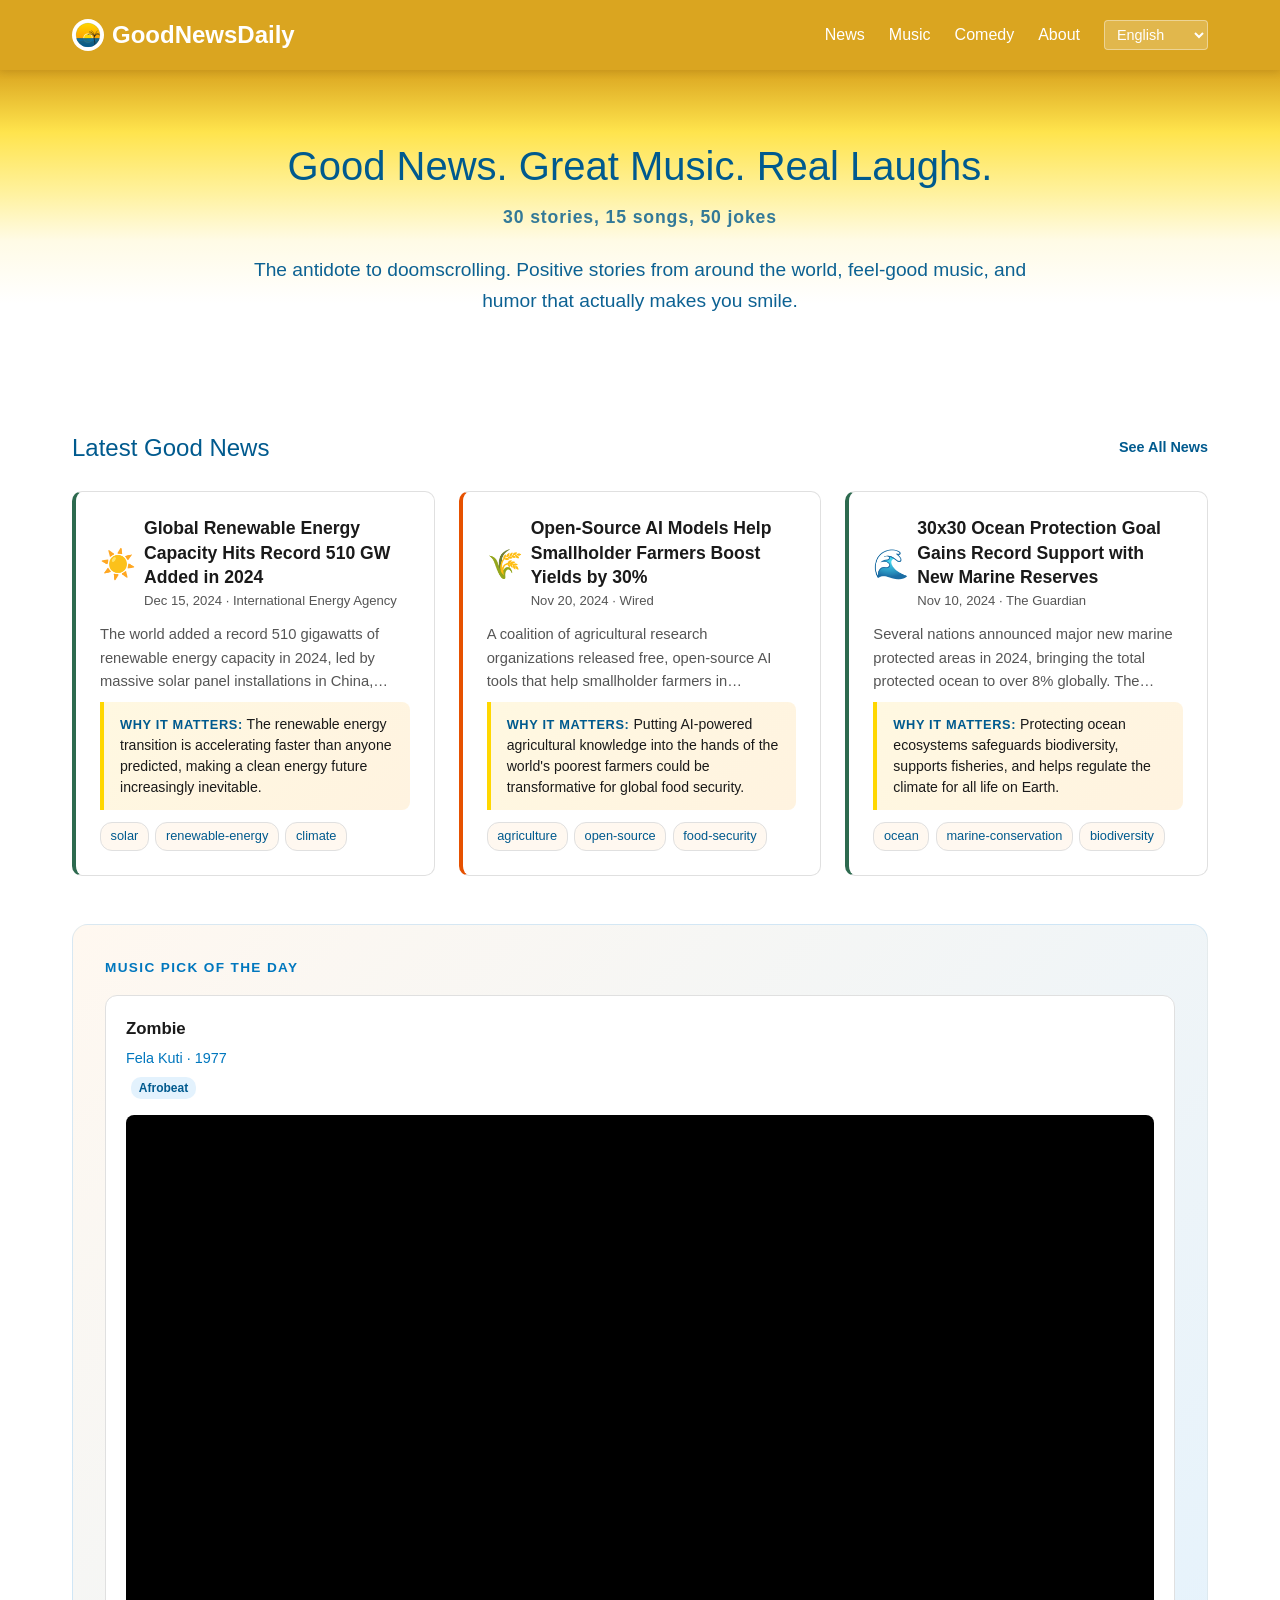
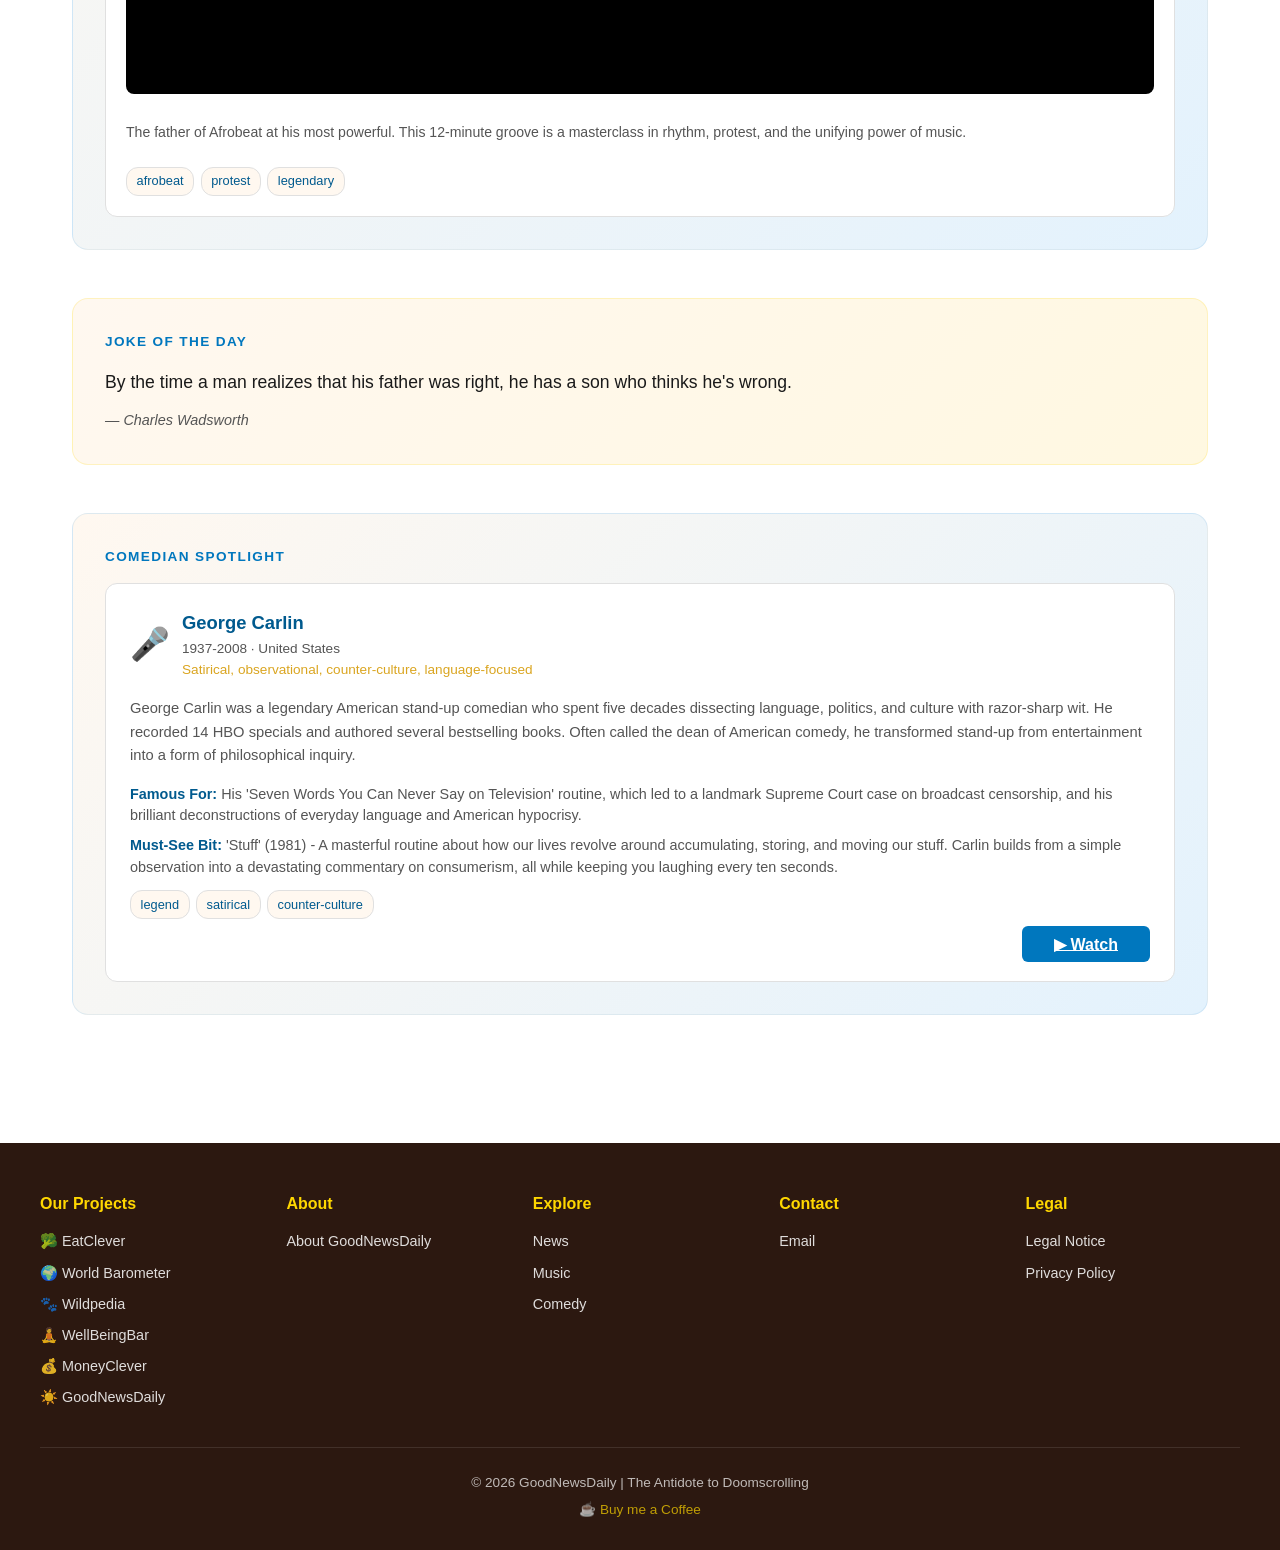
==== index.html @ 983ddc3c "Hide scrollbar, add scroll-to-top arrow button on all pages Co-Authored-By: Claude Opus 4.6 <noreply" ====
<!DOCTYPE html>
<html lang="en">
<head>
    <meta charset="UTF-8">
    <meta name="viewport" content="width=device-width, initial-scale=1.0">
    <title>GoodNewsDaily — Good News. Great Music. Real Laughs.</title>
    <meta name="description" content="The antidote to doomscrolling. Positive stories from around the world, feel-good music, and humor that actually makes you smile.">
    <meta property="og:title" content="GoodNewsDaily — Good News. Great Music. Real Laughs.">
    <meta property="og:description" content="The antidote to doomscrolling. Positive stories from around the world, feel-good music, and humor that actually makes you smile.">
    <meta property="og:type" content="website">
    <link rel="stylesheet" href="css/main.css">
    <link rel="icon" href="img/favicon.svg" type="image/svg+xml">
</head>
<body>
    <header class="header">
        <div class="header-content">
            <a href="index.html" class="logo">
                <img src="img/favicon.svg" alt="" class="logo-icon">
                <span data-i18n="site.title">GoodNewsDaily</span>
            </a>
            <button class="hamburger" aria-label="Menu">&#9776;</button>
            <nav class="nav">
                <a href="news.html" data-i18n="nav.news">News</a>
                <a href="music.html" data-i18n="nav.music">Music</a>
                <a href="comedy.html" data-i18n="nav.comedy">Comedy</a>
                <a href="about.html" data-i18n="nav.about">About</a>
                <div id="lang-switcher"></div>
            </nav>
        </div>
    </header>

    <section class="hero">
        <h1 data-i18n="hero.title">Good News. Great Music. Real Laughs.</h1>
        <p class="hero-stats" id="hero-stats"></p>
        <p data-i18n="hero.subtitle">The antidote to doomscrolling. Positive stories from around the world, feel-good music, and humor that actually makes you smile.</p>
    </section>

    <div class="container">
        <section class="home-section">
            <div class="home-section-header">
                <h2 data-i18n="index.latest_news">Latest Good News</h2>
                <a href="news.html" data-i18n="index.see_all_news">See All News &rarr;</a>
            </div>
            <div class="cards-grid grid-3" id="latest-news-cards"></div>
        </section>

        <section class="home-section" id="music-pick-box"></section>

        <section class="home-section" id="joke-of-day-box"></section>

        <section class="home-section" id="comedian-spotlight-box"></section>
    </div>

    <footer class="footer">
        <div class="footer-content">
            <div class="footer-section">
                <h3 data-i18n="footer.projects">Our Projects</h3>
                <ul>
                    <li><a href="https://eatclever.github.io" target="_blank">&#x1F966; EatClever</a></li>
                    <li><a href="https://world-bar.github.io" target="_blank">&#x1F30D; World Barometer</a></li>
                    <li><a href="https://wildpedia.github.io" target="_blank">&#x1F43E; Wildpedia</a></li>
                    <li><a href="https://wellbeingbar.github.io" target="_blank">&#x1F9D8; WellBeingBar</a></li>
                    <li><a href="https://moneyclever.github.io" target="_blank">&#x1F4B0; MoneyClever</a></li>
                    <li><a href="https://goodnewsdaily.github.io" target="_blank">&#x2600;&#xFE0F; GoodNewsDaily</a></li>
                </ul>
            </div>
            <div class="footer-section">
                <h3 data-i18n="footer.about">About</h3>
                <ul>
                    <li><a href="about.html" data-i18n="footer.about.project">About GoodNewsDaily</a></li>
                </ul>
            </div>
            <div class="footer-section">
                <h3 data-i18n="footer.explore">Explore</h3>
                <ul>
                    <li><a href="news.html" data-i18n="nav.news">News</a></li>
                    <li><a href="music.html" data-i18n="nav.music">Music</a></li>
                    <li><a href="comedy.html" data-i18n="nav.comedy">Comedy</a></li>
                </ul>
            </div>
            <div class="footer-section">
                <h3 data-i18n="footer.contact">Contact</h3>
                <p><a href="mailto:globaldata9@protonmail.com" data-i18n="footer.email">Email</a></p>
            </div>
            <div class="footer-section">
                <h3 data-i18n="footer.legal">Legal</h3>
                <ul>
                    <li><a href="impressum.html" data-i18n="footer.legal.impressum">Legal Notice</a></li>
                    <li><a href="privacy.html" data-i18n="footer.legal.privacy">Privacy Policy</a></li>
                </ul>
            </div>
        </div>
        <div class="footer-bottom">
            <p data-i18n="footer.copyright">&copy; 2026 GoodNewsDaily | The Antidote to Doomscrolling</p>
            <p class="visitor-counter" id="visitor-counter"></p>
            <p class="bmc-link"><a href="https://buymeacoffee.com/civicdata47" target="_blank" rel="noopener">&#9749; Buy me a Coffee</a></p>
        </div>
    </footer>

    <script src="js/data.js"></script>
    <script src="js/i18n.js"></script>
    <script src="js/app.js"></script>
    <script data-goatcounter="https://goodnewsdaily.goatcounter.com/count"
            async src="//gc.zgo.at/count.js"></script>
    <script>
    document.querySelector('.hamburger').addEventListener('click', () => {
        document.querySelector('.nav').classList.toggle('open');
    });
    </script>
<button class="scroll-top-btn" id="scroll-top-btn" aria-label="Scroll to top">&#x2191;</button>
<script>
const stb=document.getElementById("scroll-top-btn");
window.addEventListener("scroll",()=>{stb.classList.toggle("visible",window.scrollY>300)});
stb.addEventListener("click",()=>window.scrollTo({top:0,behavior:"smooth"}));
</script>
</body>
</html>
---- css/main.css ----
/* ==========================================================================
   GoodNewsDaily - Positive News, Music & Comedy Platform
   Sunrise Coral + Sky Blue + Gold theme with shared layout system
   ========================================================================== */

/* --------------------------------------------------------------------------
   1. CSS RESET & CUSTOM PROPERTIES (VARIABLES)
   -------------------------------------------------------------------------- */
* {
    margin: 0;
    padding: 0;
    box-sizing: border-box;
}

:root {
    --gnd-primary: #DAA520;
    --gnd-dark: #B8860B;
    --gnd-light: #E8C547;
    --gnd-secondary: #0077BE;
    --gnd-secondary-dark: #005A8E;
    --gnd-accent: #FFD700;
    --gnd-bg: #FFF8F0;
    --text-dark: #1a1a1a;
    --text-gray: #555;
    --white: #ffffff;
    --border-gray: #e0e0e0;
    --hover-tint: #FFFDE6;
    --header-h: 56px;

    /* Category colors */
    --cat-peace: #2E7D32;
    --cat-science: #1565C0;
    --cat-environment: #2D6A4F;
    --cat-kindness: #C62828;
    --cat-health: #6A1B9A;
    --cat-technology: #E65100;
}

body {
    font-family: 'Segoe UI', 'Open Sans', 'Roboto', Arial, sans-serif;
    line-height: 1.6;
    color: var(--text-dark);
    background: var(--white);
    scrollbar-width: none;
}
body::-webkit-scrollbar {
    display: none;
}

/* ==========================================================================
   2. HEADER
   ========================================================================== */
.header {
    background: var(--gnd-primary);
    color: var(--white);
    padding: 1rem 0;
    box-shadow: 0 2px 8px rgba(0,0,0,0.1);
    position: sticky;
    top: 0;
    z-index: 1000;
}

.header-content {
    max-width: 1200px;
    margin: 0 auto;
    padding: 0 2rem;
    display: flex;
    justify-content: space-between;
    align-items: center;
}

.logo {
    font-size: 1.5rem;
    font-weight: 600;
    text-decoration: none;
    color: var(--white);
    display: flex;
    align-items: center;
    gap: 0.5rem;
    margin-right: 2rem;
}

.logo-icon {
    width: 32px;
    height: 32px;
    flex-shrink: 0;
    background: var(--white);
    border-radius: 50%;
    padding: 3px;
}

.nav {
    display: flex;
    gap: 1.5rem;
    align-items: center;
}

.nav a {
    color: var(--white);
    text-decoration: none;
    font-weight: 500;
    transition: opacity 0.3s;
}

.nav a:hover {
    opacity: 0.8;
}

.nav a.active {
    border-bottom: 2px solid var(--gnd-accent);
    padding-bottom: 2px;
}

/* Language Switcher */
.lang-select {
    background: rgba(255,255,255,0.2);
    color: var(--white);
    border: 1px solid rgba(255,255,255,0.4);
    padding: 0.3rem 0.5rem;
    border-radius: 4px;
    font-size: 0.9rem;
    cursor: pointer;
    outline: none;
}

.lang-select option {
    background: var(--white);
    color: var(--text-dark);
}

/* Mobile hamburger */
.hamburger {
    display: none;
    background: none;
    border: none;
    color: var(--white);
    font-size: 1.5rem;
    cursor: pointer;
    padding: 0.25rem;
}

/* ==========================================================================
   3. HERO SECTION (Sunrise Gradient)
   ========================================================================== */
.hero {
    background: linear-gradient(to bottom, var(--gnd-primary) 0%, #FFE44D 20%, #FFF2A0 40%, #FFFBE6 55%, #ffffff 75%);
    color: var(--gnd-secondary-dark);
    padding: 4rem 2rem;
    text-align: center;
    position: relative;
    overflow: hidden;
}

.hero::before {
    display: none;
}

.hero h1 {
    font-size: 2.5rem;
    margin-bottom: 0.3rem;
    font-weight: 300;
    position: relative;
}

.hero p {
    font-size: 1.2rem;
    max-width: 800px;
    margin: 0 auto;
    opacity: 0.95;
    position: relative;
}

.hero p.hero-stats {
    margin: 0 auto 1.5rem;
    font-size: 1.1rem;
    font-weight: 600;
    letter-spacing: 0.05em;
    opacity: 0.8;
}

.hero-date {
    font-size: 0.95rem;
    opacity: 0.8;
    margin-top: 0.5rem;
    position: relative;
}

/* ==========================================================================
   4. CONTAINER & SECTION
   ========================================================================== */
.container {
    max-width: 1200px;
    margin: 0 auto;
    padding: 3rem 2rem;
}

.section {
    margin-bottom: 2rem;
}

.section-title {
    font-size: 2rem;
    font-weight: 400;
    margin-bottom: 0.5rem;
    color: var(--gnd-secondary-dark);
}

.section-subtitle {
    color: var(--text-gray);
    margin-bottom: 2rem;
    font-size: 1.1rem;
}

/* ==========================================================================
   5. CARDS GRID
   ========================================================================== */
.cards-grid {
    display: grid;
    grid-template-columns: repeat(auto-fit, minmax(300px, 1fr));
    gap: 1.5rem;
    margin-top: 1.5rem;
}

.grid-2 {
    grid-template-columns: repeat(2, 1fr);
}

.grid-3 {
    grid-template-columns: repeat(3, 1fr);
}

.grid-4 {
    grid-template-columns: repeat(4, 1fr);
}

/* ==========================================================================
   6. CARD BASE STYLES
   ========================================================================== */
.card {
    background: var(--white);
    border: 1px solid var(--border-gray);
    border-left: 3px solid var(--gnd-primary);
    padding: 1.25rem;
    border-radius: 6px;
    transition: box-shadow 0.3s, transform 0.2s, background 0.3s;
    display: block;
}

.card:hover {
    box-shadow: 0 4px 16px rgba(255,107,53,0.12);
    transform: translateY(-2px);
    background: linear-gradient(135deg, var(--white) 0%, var(--hover-tint) 100%);
}

a.card {
    text-decoration: none;
    color: inherit;
}

.card-content {
    flex: 1;
}

.card-icon {
    font-size: 1.5rem;
    margin-bottom: 0;
    display: inline-block;
    vertical-align: middle;
    margin-right: 0.5rem;
}

.card-title {
    font-size: 1rem;
    font-weight: 600;
    margin-bottom: 0.35rem;
    color: var(--gnd-secondary-dark);
    display: inline;
    vertical-align: middle;
}

.card-description {
    color: var(--text-gray);
    font-size: 0.88rem;
    display: -webkit-box;
    -webkit-line-clamp: 2;
    -webkit-box-orient: vertical;
    overflow: hidden;
    line-height: 1.5;
    margin-top: 0.3rem;
}

.card-link {
    display: block;
    margin-top: 0.5rem;
    font-weight: 600;
    font-size: 0.85rem;
    color: var(--gnd-primary);
}

/* ==========================================================================
   7. NEWS CARDS
   ========================================================================== */
.news-card {
    display: flex;
    flex-direction: column;
    gap: 0.5rem;
    padding: 1.5rem;
    border-radius: 10px;
}

.news-card-header {
    display: flex;
    align-items: center;
    gap: 0.5rem;
    margin-bottom: 0.25rem;
}

.news-card-category {
    padding: 0.15rem 0.6rem;
    border-radius: 12px;
    color: var(--white);
    font-size: 0.75rem;
    font-weight: 600;
    white-space: nowrap;
}

/* Category color classes */
.cat-peace { background: var(--cat-peace); }
.cat-science { background: var(--cat-science); }
.cat-environment { background: var(--cat-environment); }
.cat-kindness { background: var(--cat-kindness); }
.cat-health { background: var(--cat-health); }
.cat-technology { background: var(--cat-technology); }

/* Category border accents for cards */
.card[data-category="peace"] { border-left-color: var(--cat-peace); }
.card[data-category="science"] { border-left-color: var(--cat-science); }
.card[data-category="environment"] { border-left-color: var(--cat-environment); }
.card[data-category="kindness"] { border-left-color: var(--cat-kindness); }
.card[data-category="health"] { border-left-color: var(--cat-health); }
.card[data-category="technology"] { border-left-color: var(--cat-technology); }

.news-card-title {
    font-size: 1.1rem;
    font-weight: 600;
    color: var(--text-dark);
    line-height: 1.4;
}

.news-card-meta {
    display: flex;
    align-items: center;
    gap: 0.75rem;
    font-size: 0.82rem;
    color: var(--text-gray);
    flex-wrap: wrap;
}

.news-card-date {
    white-space: nowrap;
}

.news-card-source {
    font-weight: 500;
    color: var(--gnd-secondary);
}

.news-card-summary {
    font-size: 0.92rem;
    color: var(--text-gray);
    line-height: 1.6;
    display: -webkit-box;
    -webkit-line-clamp: 3;
    -webkit-box-orient: vertical;
    overflow: hidden;
}

/* "Why It Matters" highlight box */
.news-why-it-matters {
    background: linear-gradient(135deg, #FFF8E1 0%, #FFF3E0 100%);
    border-left: 4px solid var(--gnd-accent);
    border-radius: 0 8px 8px 0;
    padding: 0.75rem 1rem;
    margin-top: 0.5rem;
    font-size: 0.88rem;
    line-height: 1.5;
}

.news-why-it-matters strong {
    color: var(--gnd-secondary-dark);
    font-size: 0.8rem;
    text-transform: uppercase;
    letter-spacing: 0.05em;
    display: block;
    margin-bottom: 0.2rem;
}

.news-card-read-more {
    display: inline-block;
    margin-top: 0.5rem;
    font-weight: 600;
    font-size: 0.85rem;
    color: var(--gnd-primary);
    text-decoration: none;
    transition: color 0.2s;
}

.news-card-read-more:hover {
    color: var(--gnd-secondary-dark);
    text-decoration: underline;
}

/* News card image placeholder */
.news-card-image {
    width: 100%;
    height: 160px;
    background: var(--gnd-bg);
    border-radius: 6px;
    overflow: hidden;
    margin-bottom: 0.5rem;
}

.news-card-image img {
    width: 100%;
    height: 100%;
    object-fit: cover;
}

/* ==========================================================================
   8. FILTER BUTTONS
   ========================================================================== */
.filter-bar {
    display: flex;
    gap: 0.5rem;
    flex-wrap: wrap;
    margin-bottom: 1.5rem;
}

.filter-btn {
    padding: 0.4rem 1rem;
    border: 2px solid var(--border-gray);
    border-radius: 20px;
    background: var(--white);
    color: var(--text-dark);
    font-size: 0.88rem;
    font-weight: 500;
    cursor: pointer;
    transition: all 0.2s;
}

.filter-btn:hover {
    border-color: var(--gnd-primary);
    background: var(--hover-tint);
}

.filter-btn.active {
    background: var(--gnd-primary);
    color: var(--white);
    border-color: var(--gnd-primary);
}

/* Category-colored active filters */
.filter-btn[data-category="peace"].active { background: var(--cat-peace); border-color: var(--cat-peace); }
.filter-btn[data-category="science"].active { background: var(--cat-science); border-color: var(--cat-science); }
.filter-btn[data-category="environment"].active { background: var(--cat-environment); border-color: var(--cat-environment); }
.filter-btn[data-category="kindness"].active { background: var(--cat-kindness); border-color: var(--cat-kindness); }
.filter-btn[data-category="health"].active { background: var(--cat-health); border-color: var(--cat-health); }
.filter-btn[data-category="technology"].active { background: var(--cat-technology); border-color: var(--cat-technology); }

/* ==========================================================================
   9. MUSIC CARDS & YOUTUBE EMBED
   ========================================================================== */
.music-card {
    display: flex;
    flex-direction: column;
    gap: 0.5rem;
    padding: 0;
    border-radius: 10px;
    overflow: hidden;
}

.music-card .card-content {
    padding: 1rem 1.25rem 1.25rem;
}

/* YouTube embed container (16:9 responsive) */
.youtube-embed {
    position: relative;
    width: 100%;
    padding-bottom: 56.25%;
    height: 0;
    overflow: hidden;
    background: #000;
}

.youtube-embed iframe {
    position: absolute;
    top: 0;
    left: 0;
    width: 100%;
    height: 100%;
    border: 0;
}

/* YouTube placeholder (before loading) */
.youtube-placeholder {
    position: relative;
    width: 100%;
    padding-bottom: 56.25%;
    height: 0;
    overflow: hidden;
    background: linear-gradient(135deg, #1a1a2e 0%, #16213e 100%);
    cursor: pointer;
}

.youtube-placeholder::after {
    content: '\25B6';
    position: absolute;
    top: 50%;
    left: 50%;
    transform: translate(-50%, -50%);
    width: 60px;
    height: 42px;
    background: rgba(255,0,0,0.85);
    border-radius: 10px;
    display: flex;
    align-items: center;
    justify-content: center;
    color: var(--white);
    font-size: 1.2rem;
    padding-left: 3px;
    line-height: 42px;
    text-align: center;
    transition: background 0.2s;
}

.youtube-placeholder:hover::after {
    background: rgba(255,0,0,1);
}

.youtube-placeholder img {
    position: absolute;
    top: 0;
    left: 0;
    width: 100%;
    height: 100%;
    object-fit: cover;
    opacity: 0.7;
}

.music-card-title {
    font-size: 1.05rem;
    font-weight: 600;
    color: var(--text-dark);
    margin-bottom: 0.25rem;
}

.music-card-artist {
    font-size: 0.9rem;
    color: var(--gnd-secondary);
    font-weight: 500;
    margin-bottom: 0.25rem;
}

.music-card-region {
    display: inline-block;
    padding: 0.1rem 0.5rem;
    border-radius: 10px;
    font-size: 0.75rem;
    font-weight: 600;
    background: var(--gnd-bg);
    color: var(--gnd-secondary-dark);
}

.music-card-genre {
    display: inline-block;
    padding: 0.1rem 0.5rem;
    border-radius: 10px;
    font-size: 0.75rem;
    font-weight: 600;
    background: #E3F2FD;
    color: var(--gnd-secondary-dark);
    margin-left: 0.3rem;
}

.music-card-description {
    font-size: 0.88rem;
    color: var(--text-gray);
    line-height: 1.5;
    margin-top: 0.5rem;
}

/* Music pick of the day (homepage) */
.music-pick {
    background: linear-gradient(135deg, var(--gnd-bg) 0%, #E3F2FD 100%);
    border-radius: 16px;
    padding: 2rem;
    margin-bottom: 2rem;
    border: 1px solid rgba(0,119,190,0.1);
    display: grid;
    grid-template-columns: 1fr 1fr;
    gap: 2rem;
    align-items: center;
}

.music-pick-info {
    display: flex;
    flex-direction: column;
    gap: 0.5rem;
}

.music-pick-label {
    font-size: 0.85rem;
    text-transform: uppercase;
    letter-spacing: 0.1em;
    color: var(--gnd-secondary);
    font-weight: 600;
}

.music-pick-title {
    font-size: 1.4rem;
    font-weight: 600;
    color: var(--text-dark);
}

.music-pick-artist {
    font-size: 1.05rem;
    color: var(--gnd-secondary);
}

.music-pick-embed {
    border-radius: 10px;
    overflow: hidden;
}

/* ==========================================================================
   10. COMEDIAN PROFILE CARDS
   ========================================================================== */
.comedian-grid {
    display: grid;
    grid-template-columns: repeat(auto-fit, minmax(300px, 1fr));
    gap: 1.5rem;
}

.comedian-card {
    background: var(--white);
    border: 1px solid var(--border-gray);
    border-radius: 12px;
    padding: 1.5rem;
    transition: box-shadow 0.3s, transform 0.2s;
}

.comedian-card:hover {
    box-shadow: 0 4px 16px rgba(255,107,53,0.12);
    transform: translateY(-2px);
}

.comedian-header {
    display: flex;
    align-items: center;
    gap: 0.75rem;
    margin-bottom: 1rem;
}

.comedian-avatar {
    width: 56px;
    height: 56px;
    border-radius: 50%;
    background: var(--gnd-bg);
    display: flex;
    align-items: center;
    justify-content: center;
    font-size: 2rem;
    flex-shrink: 0;
    overflow: hidden;
}

.comedian-avatar img {
    width: 100%;
    height: 100%;
    object-fit: cover;
}

.comedian-name {
    font-size: 1.15rem;
    font-weight: 600;
    color: var(--gnd-secondary-dark);
}

.comedian-country {
    font-size: 0.85rem;
    color: var(--text-gray);
}

.comedian-style {
    font-size: 0.85rem;
    color: var(--gnd-primary);
    font-weight: 500;
}

.comedian-bio {
    font-size: 0.92rem;
    color: var(--text-gray);
    line-height: 1.6;
    margin-bottom: 1rem;
    display: -webkit-box;
    -webkit-line-clamp: 3;
    -webkit-box-orient: vertical;
    overflow: hidden;
}

.comedian-quote {
    font-style: italic;
    padding: 0.75rem 1rem;
    background: var(--gnd-bg);
    border-left: 3px solid var(--gnd-accent);
    border-radius: 0 8px 8px 0;
    margin-bottom: 1rem;
    font-size: 0.95rem;
}

.comedian-tags {
    display: flex;
    gap: 0.4rem;
    flex-wrap: wrap;
}

.comedian-tag {
    display: inline-block;
    padding: 0.15rem 0.55rem;
    border-radius: 12px;
    font-size: 0.75rem;
    font-weight: 500;
    background: var(--gnd-bg);
    color: var(--gnd-secondary-dark);
    border: 1px solid var(--border-gray);
}

/* ==========================================================================
   11. JOKE CARDS & RANDOM JOKE BUTTON
   ========================================================================== */
.joke-card {
    background: var(--white);
    border: 1px solid var(--border-gray);
    border-radius: 12px;
    padding: 1.5rem;
    transition: box-shadow 0.3s, transform 0.2s;
    position: relative;
}

.joke-card:hover {
    box-shadow: 0 4px 16px rgba(255,107,53,0.12);
    transform: translateY(-2px);
}

.joke-card-icon {
    font-size: 2rem;
    margin-bottom: 0.5rem;
}

.joke-card-setup {
    font-size: 1.05rem;
    font-weight: 500;
    color: var(--text-dark);
    margin-bottom: 0.75rem;
    line-height: 1.5;
}

.joke-card-punchline {
    font-size: 1rem;
    color: var(--gnd-secondary-dark);
    font-weight: 600;
    padding: 0.75rem 1rem;
    background: linear-gradient(135deg, #FFF8E1 0%, var(--gnd-bg) 100%);
    border-radius: 8px;
    border-left: 3px solid var(--gnd-accent);
    line-height: 1.5;
    cursor: pointer;
    transition: opacity 0.3s;
}

.joke-card-punchline.hidden {
    opacity: 0;
    user-select: none;
}

.joke-card-punchline.hidden::after {
    content: attr(data-reveal-text);
    position: absolute;
    left: 0;
    right: 0;
    text-align: center;
    opacity: 1;
    color: var(--gnd-primary);
    font-weight: 600;
    font-size: 0.9rem;
    cursor: pointer;
}

.joke-card-meta {
    display: flex;
    align-items: center;
    gap: 0.5rem;
    margin-top: 0.75rem;
    font-size: 0.82rem;
    color: var(--text-gray);
}

.joke-card-comedian {
    font-weight: 500;
    color: var(--gnd-secondary);
}

.joke-card-type {
    display: inline-block;
    padding: 0.1rem 0.5rem;
    border-radius: 10px;
    font-size: 0.72rem;
    font-weight: 600;
    background: var(--gnd-bg);
    color: var(--gnd-secondary-dark);
}

/* Joke of the Day (homepage) */
.joke-of-day {
    background: linear-gradient(135deg, var(--gnd-bg) 0%, #FFF8E1 100%);
    border-radius: 16px;
    padding: 2rem;
    margin-bottom: 2rem;
    border: 1px solid rgba(255,215,0,0.2);
    text-align: center;
}

.joke-of-day-label {
    font-size: 0.85rem;
    text-transform: uppercase;
    letter-spacing: 0.1em;
    color: var(--gnd-secondary-dark);
    font-weight: 600;
    margin-bottom: 0.75rem;
}

.joke-of-day-setup {
    font-size: 1.2rem;
    font-weight: 400;
    margin-bottom: 1rem;
    line-height: 1.5;
}

.joke-of-day-punchline {
    font-size: 1.15rem;
    font-weight: 600;
    color: var(--gnd-secondary-dark);
    padding: 0.75rem 1.5rem;
    background: var(--white);
    border-radius: 10px;
    display: inline-block;
    box-shadow: 0 2px 8px rgba(255,107,53,0.1);
}

.joke-of-day-comedian {
    margin-top: 0.75rem;
    font-size: 0.9rem;
    color: var(--text-gray);
}

/* Random Joke Button */
.random-joke-btn {
    display: inline-flex;
    align-items: center;
    gap: 0.5rem;
    padding: 0.75rem 2rem;
    border: none;
    border-radius: 30px;
    background: linear-gradient(135deg, var(--gnd-primary) 0%, var(--gnd-light) 100%);
    color: var(--white);
    font-size: 1rem;
    font-weight: 600;
    cursor: pointer;
    transition: transform 0.2s, box-shadow 0.2s;
    box-shadow: 0 3px 12px rgba(255,107,53,0.3);
}

.random-joke-btn:hover {
    transform: translateY(-2px);
    box-shadow: 0 5px 20px rgba(255,107,53,0.4);
}

.random-joke-btn:active {
    transform: translateY(0);
}

.random-joke-btn .btn-icon {
    font-size: 1.2rem;
    transition: transform 0.3s;
}

.random-joke-btn:hover .btn-icon {
    transform: rotate(180deg);
}

/* Random joke display area */
.random-joke-display {
    margin-top: 1.5rem;
    padding: 2rem;
    background: var(--white);
    border-radius: 12px;
    border: 2px solid var(--gnd-bg);
    min-height: 120px;
    display: flex;
    flex-direction: column;
    align-items: center;
    justify-content: center;
    transition: opacity 0.3s;
}

.random-joke-display.loading {
    opacity: 0.5;
}

/* ==========================================================================
   12. BUTTONS
   ========================================================================== */
.btn {
    padding: 0.6rem 2rem;
    border: none;
    border-radius: 6px;
    font-size: 1rem;
    font-weight: 600;
    cursor: pointer;
    transition: background 0.2s;
}

.btn-primary {
    background: var(--gnd-primary);
    color: var(--white);
}

.btn-primary:hover {
    background: var(--gnd-dark);
}

.btn-secondary {
    background: var(--gnd-secondary);
    color: var(--white);
}

.btn-secondary:hover {
    background: var(--gnd-secondary-dark);
}

.btn-outline {
    background: var(--white);
    color: var(--gnd-primary);
    border: 2px solid var(--gnd-primary);
}

.btn-outline:hover {
    background: var(--hover-tint);
}

/* ==========================================================================
   13. TAG CHIPS
   ========================================================================== */
.tag {
    display: inline-block;
    padding: 0.2rem 0.6rem;
    border-radius: 12px;
    font-size: 0.8rem;
    background: var(--gnd-bg);
    color: var(--gnd-secondary-dark);
    border: 1px solid var(--border-gray);
}

.category-tag {
    background: var(--gnd-primary);
    color: var(--white);
    border: none;
}

/* ==========================================================================
   14. HOMEPAGE SECTIONS
   ========================================================================== */

/* Featured news strip (horizontal) on homepage */
.featured-news-strip {
    display: flex;
    overflow-x: auto;
    gap: 1.25rem;
    scroll-snap-type: x mandatory;
    -webkit-overflow-scrolling: touch;
    padding-bottom: 0.5rem;
    scroll-behavior: smooth;
}

.featured-news-strip .news-card {
    flex: 0 0 calc((100% - 2 * 1.25rem) / 3);
    scroll-snap-align: start;
}

/* Scroll wrapper (shared) */
.scroll-wrapper {
    position: relative;
}

.scroll-arrow {
    position: absolute;
    top: 50%;
    transform: translateY(-50%);
    width: 36px;
    height: 36px;
    border-radius: 50%;
    border: none;
    background: var(--gnd-primary);
    color: var(--white);
    font-size: 1.1rem;
    cursor: pointer;
    z-index: 10;
    box-shadow: 0 2px 8px rgba(0,0,0,0.2);
    display: flex;
    align-items: center;
    justify-content: center;
    opacity: 0;
    visibility: hidden;
    transition: opacity 0.3s, visibility 0.3s, background 0.2s;
}

.scroll-arrow.visible {
    opacity: 0.85;
    visibility: visible;
}

.scroll-arrow:hover {
    opacity: 1;
    background: var(--gnd-dark);
}

.scroll-arrow-left {
    left: -12px;
}

.scroll-arrow-right {
    right: -12px;
}

/* Homepage section dividers */
.home-section {
    margin-bottom: 3rem;
}

.home-section-header {
    display: flex;
    justify-content: space-between;
    align-items: center;
    margin-bottom: 1rem;
}

.home-section-header h2 {
    font-size: 1.5rem;
    font-weight: 500;
    color: var(--gnd-secondary-dark);
}

.home-section-header a {
    font-size: 0.9rem;
    color: var(--gnd-secondary-dark);
    text-decoration: none;
    font-weight: 600;
    transition: color 0.2s;
}

.home-section-header a:hover {
    color: var(--gnd-secondary-dark);
    text-decoration: underline;
}

/* ==========================================================================
   15. ABOUT / EDITORIAL CONTENT
   ========================================================================== */
.about-box {
    background: linear-gradient(135deg, var(--gnd-bg) 0%, #FFF0E6 100%);
    border-radius: 16px;
    padding: 2rem;
    margin-bottom: 2rem;
    border: 1px solid rgba(255,107,53,0.1);
}

.about-box h2 {
    color: var(--gnd-secondary-dark);
    font-weight: 400;
    margin-bottom: 0.5rem;
}

.about-box p {
    color: var(--text-gray);
    line-height: 1.7;
}

/* Daily Quote */
.daily-quote-box {
    text-align: center;
    padding: 1.5rem 2rem;
    background: var(--gnd-bg);
    border-radius: 12px;
    margin-bottom: 2rem;
    border-left: 4px solid var(--gnd-accent);
}

.daily-quote-text {
    font-size: 1.15rem;
    font-style: italic;
    margin-bottom: 0.5rem;
}

.daily-quote-author {
    font-size: 0.9rem;
    color: var(--text-gray);
}

/* ==========================================================================
   16. SHARE BAR
   ========================================================================== */
.share-bar {
    display: flex;
    gap: 0.5rem;
    margin-top: 2rem;
    padding-top: 1rem;
    border-top: 1px solid var(--border-gray);
    flex-wrap: wrap;
    align-items: center;
}

.share-bar span {
    font-size: 0.9rem;
    color: var(--text-gray);
    margin-right: 0.5rem;
}

.share-btn {
    padding: 0.3rem 0.8rem;
    border: 1px solid var(--border-gray);
    border-radius: 16px;
    background: var(--white);
    color: var(--text-dark);
    font-size: 0.85rem;
    cursor: pointer;
    text-decoration: none;
    transition: background 0.2s;
}

.share-btn:hover {
    background: var(--hover-tint);
}

/* ==========================================================================
   17. SCROLL TO TOP
   ========================================================================== */
.scroll-top-btn {
    position: fixed;
    bottom: 2rem;
    right: 2rem;
    width: 44px;
    height: 44px;
    border-radius: 50%;
    background: var(--gnd-primary);
    color: var(--white);
    border: none;
    font-size: 1.2rem;
    cursor: pointer;
    z-index: 999;
    opacity: 0;
    visibility: hidden;
    transition: opacity 0.3s, visibility 0.3s;
    box-shadow: 0 2px 8px rgba(0,0,0,0.2);
    display: flex;
    align-items: center;
    justify-content: center;
}

.scroll-top-btn.visible {
    opacity: 0.85;
    visibility: visible;
}

.scroll-top-btn:hover {
    opacity: 1;
    background: var(--gnd-dark);
}

/* ==========================================================================
   18. FOOTER
   ========================================================================== */
.footer {
    background: #2C1810;
    color: var(--white);
    padding: 3rem 2rem 1.5rem;
    margin-top: 2rem;
}

.footer-content {
    max-width: 1200px;
    margin: 0 auto;
    display: grid;
    grid-template-columns: repeat(auto-fit, minmax(180px, 1fr));
    gap: 2rem;
    margin-bottom: 2rem;
}

.footer-section h3 {
    font-size: 1rem;
    font-weight: 600;
    margin-bottom: 0.75rem;
    color: var(--gnd-accent);
}

.footer-section ul {
    list-style: none;
}

.footer-section li {
    margin-bottom: 0.35rem;
}

.footer-section a {
    color: rgba(255,255,255,0.85);
    text-decoration: none;
    font-size: 0.9rem;
    transition: color 0.2s;
}

.footer-section a:hover {
    color: var(--white);
}

.footer-bottom {
    max-width: 1200px;
    margin: 0 auto;
    padding-top: 1.5rem;
    border-top: 1px solid rgba(255,255,255,0.15);
    text-align: center;
    font-size: 0.85rem;
    opacity: 0.7;
}

.footer-bottom p {
    margin-bottom: 0.3rem;
}

.visitor-counter {
    font-size: 0.8rem;
    opacity: 0.6;
}

.bmc-link a {
    color: var(--gnd-accent);
    text-decoration: none;
}

/* ==========================================================================
   19. INFO MODAL / OVERLAY
   ========================================================================== */
.info-btn {
    display: inline-flex;
    align-items: center;
    justify-content: center;
    width: 22px;
    height: 22px;
    border-radius: 50%;
    background: var(--gnd-bg);
    color: var(--gnd-primary);
    font-size: 0.75rem;
    font-weight: 700;
    cursor: pointer;
    border: 1px solid var(--border-gray);
    font-style: italic;
    transition: background 0.2s;
    flex-shrink: 0;
}

.info-btn:hover {
    background: var(--gnd-primary);
    color: var(--white);
}

/* ==========================================================================
   20. EMPTY STATE & LOADING
   ========================================================================== */
.empty-state {
    text-align: center;
    padding: 3rem 2rem;
    color: var(--text-gray);
}

.empty-state-icon {
    font-size: 3rem;
    margin-bottom: 1rem;
    opacity: 0.5;
}

.empty-state-text {
    font-size: 1.1rem;
}

@keyframes gnd-shimmer {
    0% { background-position: -200px 0; }
    100% { background-position: 200px 0; }
}

.loading-shimmer {
    background: linear-gradient(90deg, #f0f0f0 25%, #e0e0e0 50%, #f0f0f0 75%);
    background-size: 400px 100%;
    animation: gnd-shimmer 1.5s infinite;
    border-radius: 8px;
}

/* ==========================================================================
   21. BACK LINK
   ========================================================================== */
.back-link {
    display: inline-block;
    margin-bottom: 1.5rem;
    color: var(--gnd-primary);
    text-decoration: none;
    font-weight: 500;
}

.back-link:hover {
    text-decoration: underline;
}

/* ==========================================================================
   22. TOOLTIP
   ========================================================================== */
.tooltip {
    position: fixed;
    background: #2C1810;
    color: var(--white);
    padding: 0.5rem 0.8rem;
    border-radius: 6px;
    font-size: 0.85rem;
    z-index: 2000;
    pointer-events: none;
    max-width: 300px;
    box-shadow: 0 4px 12px rgba(0,0,0,0.3);
    display: none;
}

/* ==========================================================================
   23. RESPONSIVE BREAKPOINTS
   ========================================================================== */

/* Tablet: 900px */
@media (max-width: 900px) {
    .header-content {
        flex-direction: column;
        gap: 0.75rem;
    }

    .nav {
        flex-wrap: wrap;
        justify-content: center;
        gap: 0.75rem;
    }

    .hamburger {
        display: block;
        position: absolute;
        right: 1.5rem;
        top: 50%;
        transform: translateY(-50%);
    }

    .header-content {
        position: relative;
    }

    .nav {
        display: none;
    }

    .nav.open {
        display: flex;
        flex-direction: column;
        width: 100%;
        gap: 0.5rem;
    }

    .hero h1 {
        font-size: 1.8rem;
    }

    .hero {
        padding: 2.5rem 1.5rem;
    }

    .container {
        padding: 2rem 1rem;
    }

    .cards-grid {
        grid-template-columns: repeat(2, 1fr);
    }

    .grid-3 {
        grid-template-columns: repeat(2, 1fr);
    }

    .grid-4 {
        grid-template-columns: repeat(2, 1fr);
    }

    .section-title {
        font-size: 1.5rem;
    }

    .comedian-grid {
        grid-template-columns: 1fr;
    }

    .music-pick {
        grid-template-columns: 1fr;
    }

    .featured-news-strip .news-card {
        flex: 0 0 calc((100% - 1.25rem) / 2);
    }
}

/* Mobile: 600px */
@media (max-width: 600px) {
    .header-content {
        padding: 0 1rem;
    }

    .logo {
        font-size: 1.25rem;
        margin-right: 0;
    }

    .hero h1 {
        font-size: 1.5rem;
    }

    .hero {
        padding: 2rem 1rem;
    }

    .hero p {
        font-size: 1rem;
    }

    .container {
        padding: 1.5rem 1rem;
    }

    .cards-grid {
        grid-template-columns: 1fr;
    }

    .grid-2,
    .grid-3,
    .grid-4 {
        grid-template-columns: 1fr;
    }

    .section-title {
        font-size: 1.3rem;
    }

    .filter-bar {
        gap: 0.35rem;
    }

    .filter-btn {
        padding: 0.3rem 0.75rem;
        font-size: 0.8rem;
    }

    .news-card {
        padding: 1rem;
    }

    .music-pick {
        padding: 1.25rem;
    }

    .music-pick-title {
        font-size: 1.15rem;
    }

    .joke-of-day {
        padding: 1.25rem;
    }

    .joke-of-day-setup {
        font-size: 1.05rem;
    }

    .random-joke-btn {
        padding: 0.6rem 1.5rem;
        font-size: 0.9rem;
    }

    .featured-news-strip .news-card {
        flex: 0 0 85%;
    }

    .footer-content {
        grid-template-columns: repeat(2, 1fr);
    }

    .home-section-header {
        flex-direction: column;
        align-items: flex-start;
        gap: 0.3rem;
    }
}

/* ==========================================================================
   24. RTL SUPPORT (Arabic)
   ========================================================================== */
[dir="rtl"] {
    direction: rtl;
}

[dir="rtl"] .card {
    border-left: none;
    border-right: 3px solid var(--gnd-primary);
}

[dir="rtl"] .card[data-category="peace"] { border-left: none; border-right-color: var(--cat-peace); }
[dir="rtl"] .card[data-category="science"] { border-left: none; border-right-color: var(--cat-science); }
[dir="rtl"] .card[data-category="environment"] { border-left: none; border-right-color: var(--cat-environment); }
[dir="rtl"] .card[data-category="kindness"] { border-left: none; border-right-color: var(--cat-kindness); }
[dir="rtl"] .card[data-category="health"] { border-left: none; border-right-color: var(--cat-health); }
[dir="rtl"] .card[data-category="technology"] { border-left: none; border-right-color: var(--cat-technology); }

[dir="rtl"] .news-why-it-matters {
    border-left: none;
    border-right: 4px solid var(--gnd-accent);
    border-radius: 8px 0 0 8px;
}

[dir="rtl"] .joke-card-punchline {
    border-left: none;
    border-right: 3px solid var(--gnd-accent);
}

[dir="rtl"] .comedian-quote {
    border-left: none;
    border-right: 3px solid var(--gnd-accent);
    border-radius: 8px 0 0 8px;
}

[dir="rtl"] .daily-quote-box {
    border-left: none;
    border-right: 4px solid var(--gnd-accent);
}

[dir="rtl"] .logo {
    margin-right: 0;
    margin-left: 2rem;
}

[dir="rtl"] .card-icon {
    margin-right: 0;
    margin-left: 0.5rem;
}

[dir="rtl"] .share-bar span {
    margin-right: 0;
    margin-left: 0.5rem;
}

[dir="rtl"] .music-card-genre {
    margin-left: 0;
    margin-right: 0.3rem;
}

[dir="rtl"] .back-link::before {
    content: '\2192 ';
}

[dir="rtl"] .scroll-top-btn {
    right: auto;
    left: 2rem;
}

[dir="rtl"] .scroll-arrow-left {
    left: auto;
    right: -12px;
}

[dir="rtl"] .scroll-arrow-right {
    right: auto;
    left: -12px;
}

[dir="rtl"] .hamburger {
    right: auto;
    left: 1.5rem;
}

/* ==========================================================================
   25. APP.JS RENDERING CLASSES
   ========================================================================== */

/* News card rendering */
.news-card-icon { font-size: 1.8rem; flex-shrink: 0; }
.news-card-matters {
    background: linear-gradient(135deg, #FFF8E1 0%, #FFF3E0 100%);
    border-left: 4px solid var(--gnd-accent);
    border-radius: 0 8px 8px 0;
    padding: 0.75rem 1rem;
    font-size: 0.88rem;
    line-height: 1.5;
}
.news-card-matters strong { color: var(--gnd-secondary-dark); font-size: 0.8rem; text-transform: uppercase; letter-spacing: 0.05em; }
.news-card-tags { display: flex; gap: 0.4rem; flex-wrap: wrap; margin-top: 0.25rem; }
.news-grid { display: grid; grid-template-columns: repeat(auto-fit, minmax(320px, 1fr)); gap: 1.5rem; margin-top: 1rem; }
.news-card { background: var(--white); border: 1px solid var(--border-gray); border-left: 4px solid var(--gnd-primary); }

/* Music card rendering */
.music-card-header { margin-bottom: 0.5rem; }
.music-embed { position: relative; width: 100%; padding-bottom: 56.25%; height: 0; overflow: hidden; background: #000; border-radius: 8px; margin-bottom: 0.75rem; }
.music-embed iframe { position: absolute; top: 0; left: 0; width: 100%; height: 100%; border: 0; }
.music-card-why { font-size: 0.88rem; color: var(--text-gray); line-height: 1.5; margin: 0.5rem 0; }
.music-card-tags { display: flex; gap: 0.4rem; flex-wrap: wrap; margin-top: 0.5rem; }
.music-grid { display: grid; grid-template-columns: repeat(auto-fit, minmax(320px, 1fr)); gap: 1.5rem; margin-top: 1rem; }
.music-card { background: var(--white); border: 1px solid var(--border-gray); border-radius: 12px; padding: 1.25rem; transition: box-shadow 0.3s, transform 0.2s; }
.music-card:hover { box-shadow: 0 4px 16px rgba(0,119,190,0.12); transform: translateY(-2px); }

/* Comedian card rendering */
.comedian-emoji { font-size: 2rem; flex-shrink: 0; }
.comedian-meta { font-size: 0.85rem; color: var(--text-gray); }
.comedian-famous { font-size: 0.9rem; line-height: 1.5; margin-bottom: 0.5rem; color: var(--text-gray); }
.comedian-famous strong, .comedian-bit strong { color: var(--gnd-secondary-dark); }
.comedian-bit { font-size: 0.9rem; line-height: 1.5; margin-bottom: 0.75rem; color: var(--text-gray); }

/* Joke card rendering */
.joke-text { font-size: 1.05rem; line-height: 1.6; color: var(--text-dark); margin-bottom: 0.5rem; }
.joke-attribution { font-size: 0.85rem; color: var(--text-gray); font-style: italic; }
.joke-grid { display: grid; grid-template-columns: repeat(auto-fit, minmax(280px, 1fr)); gap: 1.25rem; margin-top: 1rem; }
.joke-controls { display: flex; align-items: center; justify-content: space-between; flex-wrap: wrap; gap: 1rem; margin-bottom: 1rem; }

/* Random joke display */
.random-joke-box {
    background: linear-gradient(135deg, var(--gnd-bg) 0%, #FFF8E1 100%);
    border: 2px solid var(--gnd-accent);
    border-radius: 16px;
    padding: 2rem;
    text-align: center;
    margin-bottom: 1.5rem;
}
.random-joke-text { font-size: 1.15rem; line-height: 1.6; margin-bottom: 1rem; }
.random-joke-attr { font-size: 0.9rem; color: var(--text-gray); font-style: italic; margin-bottom: 1rem; }

/* Homepage daily/spotlight boxes */
.daily-pick-box, .daily-joke-box, .spotlight-box {
    background: linear-gradient(135deg, var(--gnd-bg) 0%, #E3F2FD 100%);
    border-radius: 16px;
    padding: 2rem;
    border: 1px solid rgba(0,119,190,0.1);
}
.daily-pick-box h3, .daily-joke-box h3, .spotlight-box h3 {
    font-size: 0.85rem;
    text-transform: uppercase;
    letter-spacing: 0.1em;
    color: var(--gnd-secondary);
    font-weight: 600;
    margin-bottom: 1rem;
}
.daily-joke-box { background: linear-gradient(135deg, var(--gnd-bg) 0%, #FFF8E1 100%); border-color: rgba(255,215,0,0.2); }
.daily-joke-text { font-size: 1.1rem; line-height: 1.6; margin-bottom: 0.75rem; }
.daily-joke-attr { font-size: 0.9rem; color: var(--text-gray); font-style: italic; }

/* Accent button */
.btn-accent {
    background: linear-gradient(135deg, var(--gnd-primary) 0%, var(--gnd-light) 100%);
    color: var(--white);
    border: none;
    padding: 0.6rem 1.5rem;
    border-radius: 25px;
    font-size: 0.95rem;
    font-weight: 600;
    cursor: pointer;
    transition: transform 0.2s, box-shadow 0.2s;
    box-shadow: 0 3px 12px rgba(255,107,53,0.3);
}
.btn-accent:hover { transform: translateY(-2px); box-shadow: 0 5px 20px rgba(255,107,53,0.4); }

/* RTL additions for app.js classes */
[dir="rtl"] .news-card { border-left: 1px solid var(--border-gray); border-right: 4px solid var(--gnd-primary); }
[dir="rtl"] .news-card-matters { border-left: none; border-right: 4px solid var(--gnd-accent); border-radius: 8px 0 0 8px; }

/* Responsive for app.js grids */
@media (max-width: 900px) {
    .news-grid, .music-grid { grid-template-columns: repeat(2, 1fr); }
    .joke-controls { flex-direction: column; align-items: flex-start; }
}
@media (max-width: 600px) {
    .news-grid, .music-grid, .joke-grid { grid-template-columns: 1fr; }
    .daily-pick-box, .daily-joke-box, .spotlight-box { padding: 1.25rem; }
}

/* ==========================================================================
   26. PRINT
   ========================================================================== */
@media print {
    .header, .footer, .scroll-top-btn, .share-bar,
    .filter-bar, .random-joke-btn, .lang-select, .nav,
    .hamburger {
        display: none !important;
    }

    .container {
        padding: 1rem;
    }

    .card,
    .news-card,
    .joke-card,
    .comedian-card {
        break-inside: avoid;
    }

    .hero {
        background: var(--gnd-primary) !important;
        -webkit-print-color-adjust: exact;
        print-color-adjust: exact;
    }
}
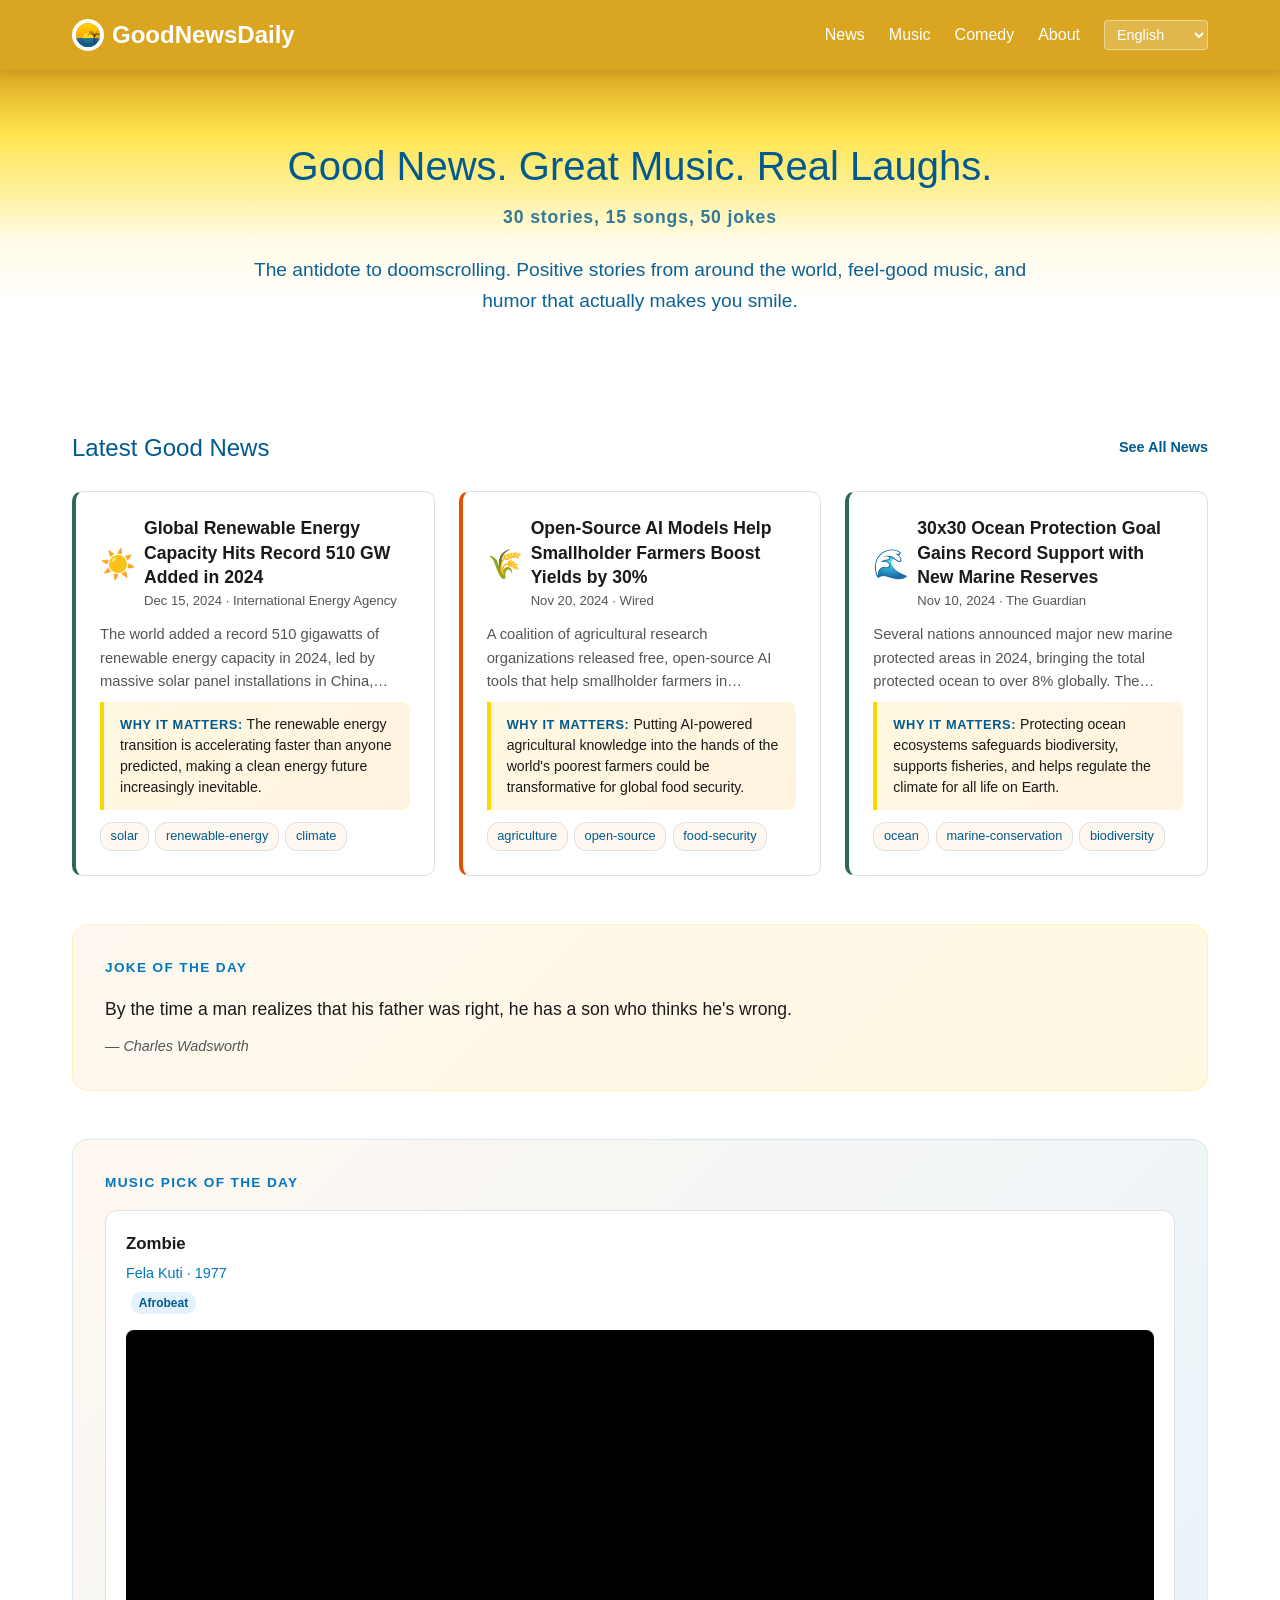
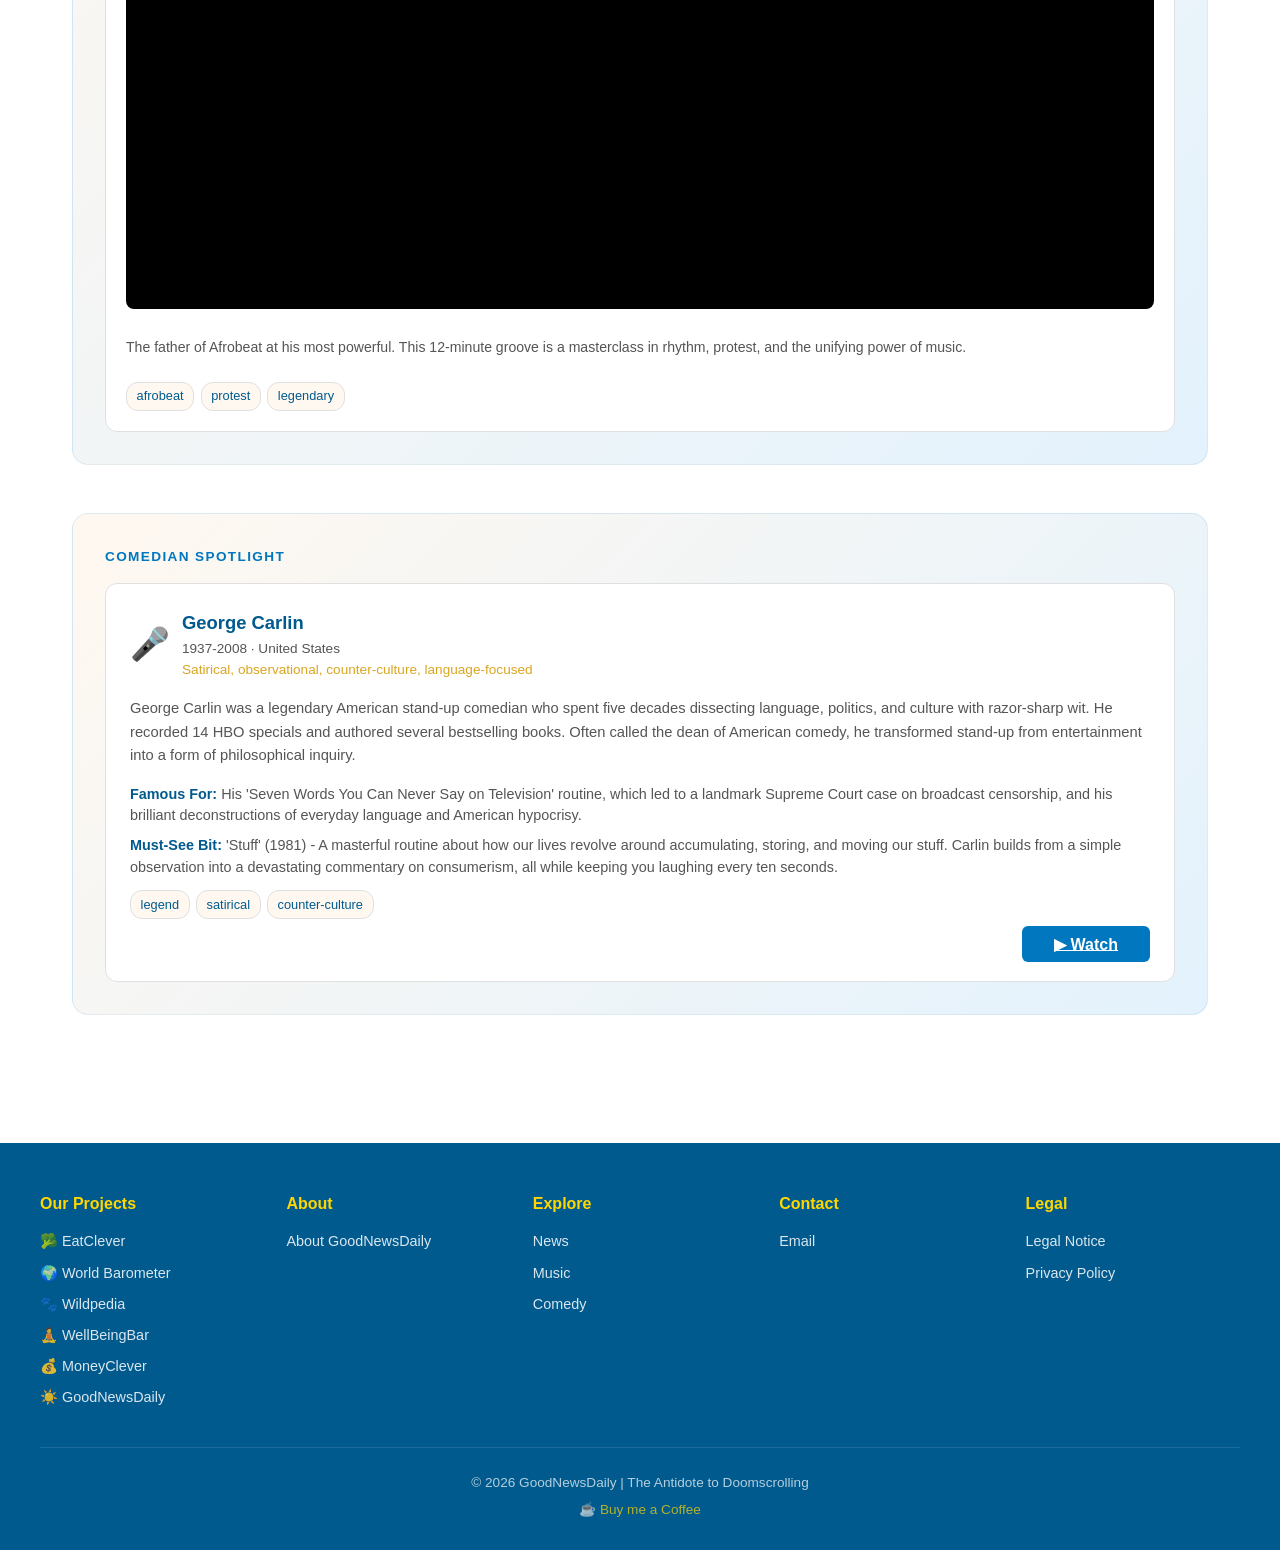
==== commit c92126e3: "Move Joke of the Day above Music Pick on homepage Co-Authored-By: Claude Opus 4.6 <noreply@anthropic" ====
--- a/index.html
+++ b/index.html
@@ -44,9 +44,9 @@
             <div class="cards-grid grid-3" id="latest-news-cards"></div>
         </section>
 
+        <section class="home-section" id="joke-of-day-box"></section>
+
         <section class="home-section" id="music-pick-box"></section>
-
-        <section class="home-section" id="joke-of-day-box"></section>
 
         <section class="home-section" id="comedian-spotlight-box"></section>
     </div>
@@ -107,7 +107,7 @@
         document.querySelector('.nav').classList.toggle('open');
     });
     </script>
-<button class="scroll-top-btn" id="scroll-top-btn" aria-label="Scroll to top">&#x2191;</button>
+<button class="scroll-top-btn" id="scroll-top-btn" aria-label="Scroll to top">&#9650;</button>
 <script>
 const stb=document.getElementById("scroll-top-btn");
 window.addEventListener("scroll",()=>{stb.classList.toggle("visible",window.scrollY>300)});
--- a/css/main.css
+++ b/css/main.css
@@ -1162,15 +1162,15 @@
     width: 44px;
     height: 44px;
     border-radius: 50%;
-    background: var(--gnd-primary);
-    color: var(--white);
+    background: var(--gnd-secondary-dark);
+    color: var(--gnd-accent);
     border: none;
     font-size: 1.2rem;
     cursor: pointer;
     z-index: 999;
     opacity: 0;
     visibility: hidden;
-    transition: opacity 0.3s, visibility 0.3s;
+    transition: opacity 0.3s, visibility 0.3s, transform 0.2s;
     box-shadow: 0 2px 8px rgba(0,0,0,0.2);
     display: flex;
     align-items: center;
@@ -1183,15 +1183,15 @@
 }
 
 .scroll-top-btn:hover {
-    opacity: 1;
-    background: var(--gnd-dark);
+    transform: scale(1.1);
+    background: var(--gnd-secondary);
 }
 
 /* ==========================================================================
    18. FOOTER
    ========================================================================== */
 .footer {
-    background: #2C1810;
+    background: var(--gnd-secondary-dark);
     color: var(--white);
     padding: 3rem 2rem 1.5rem;
     margin-top: 2rem;
@@ -1333,7 +1333,7 @@
    ========================================================================== */
 .tooltip {
     position: fixed;
-    background: #2C1810;
+    background: var(--gnd-secondary-dark);
     color: var(--white);
     padding: 0.5rem 0.8rem;
     border-radius: 6px;
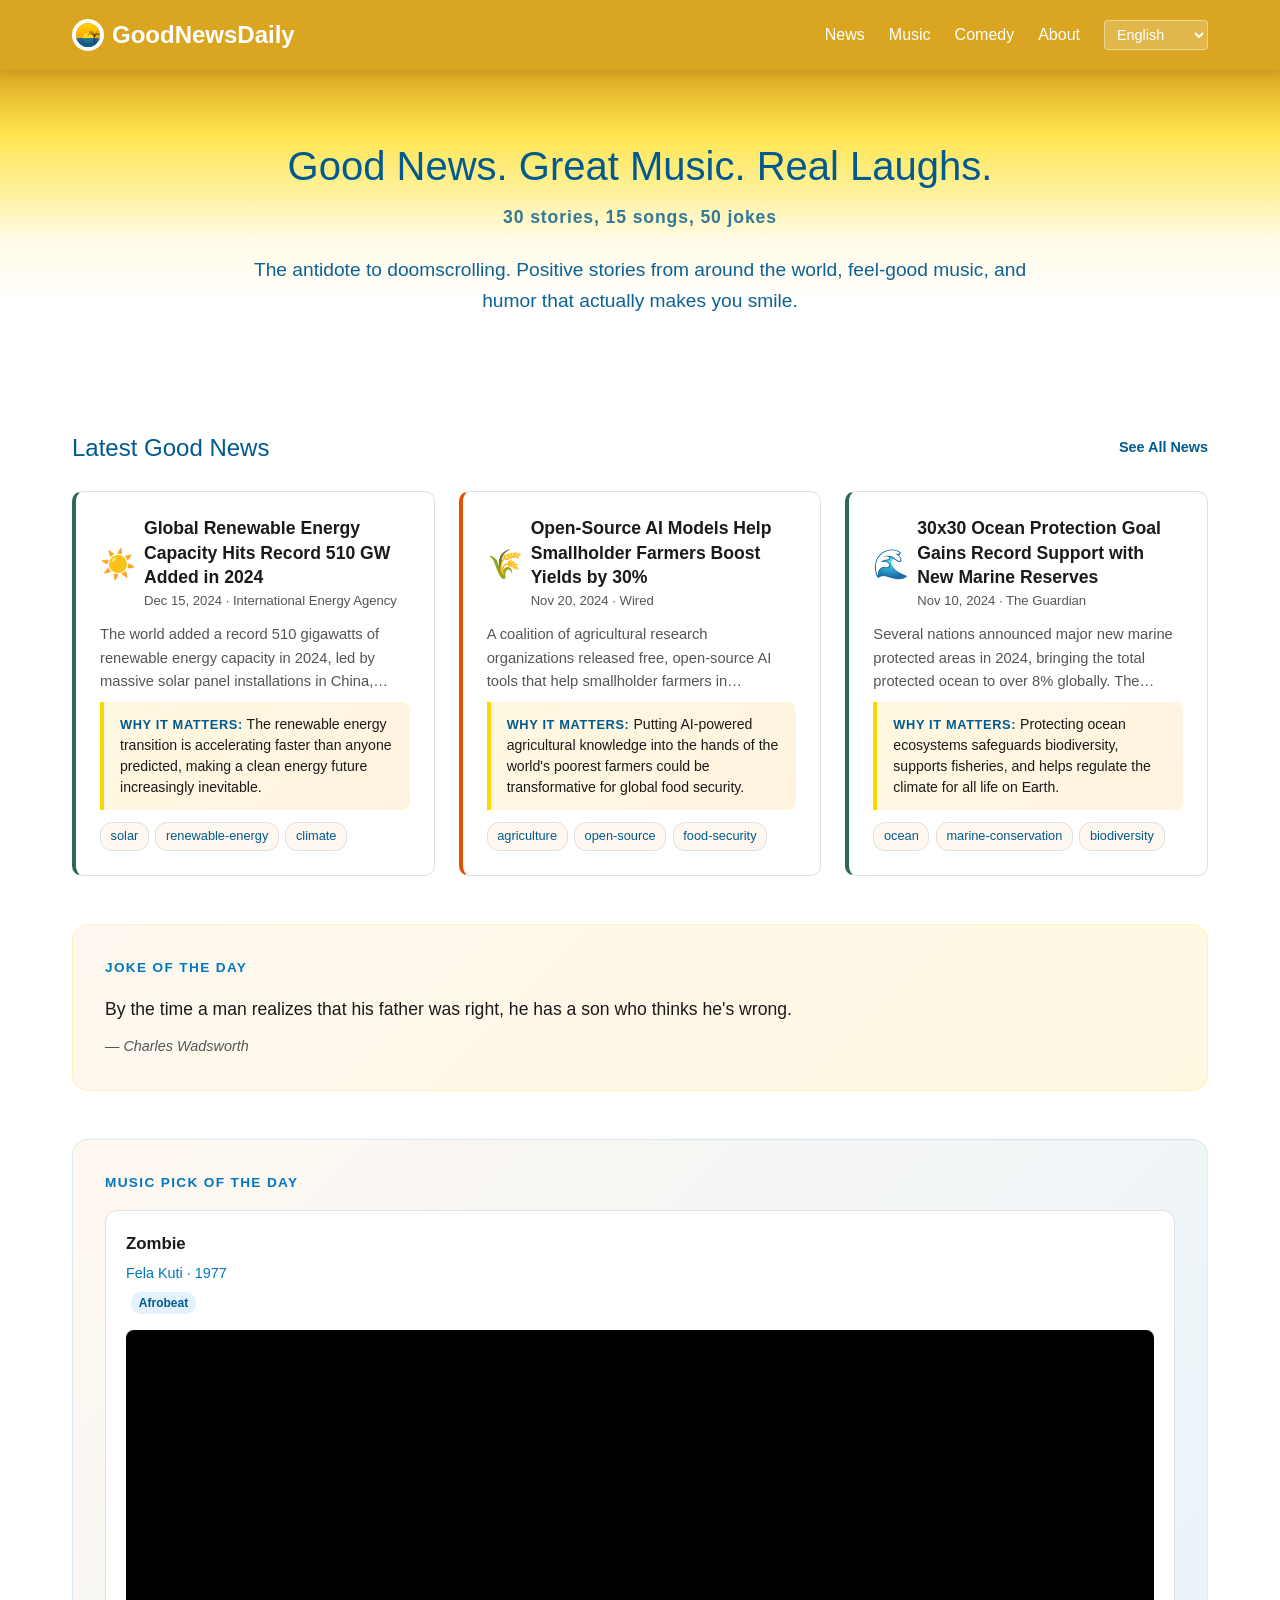
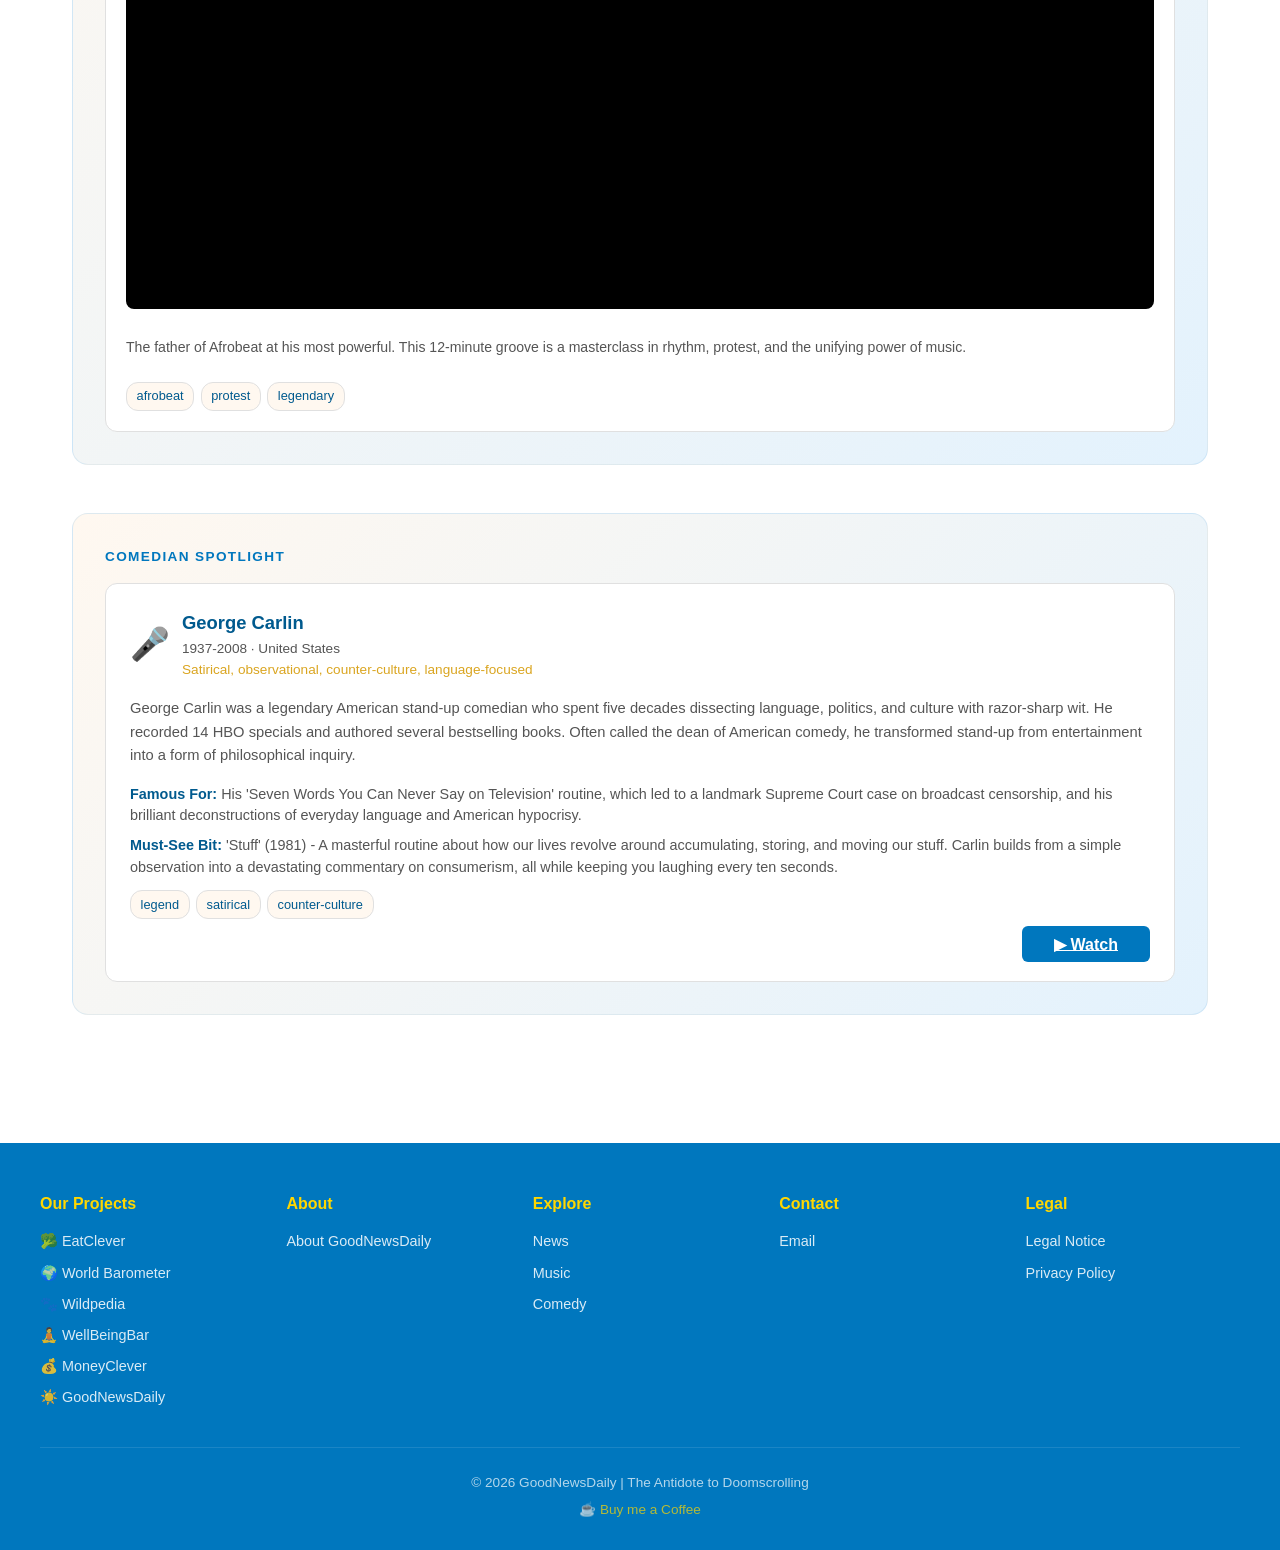
==== commit a310fe07: "Add GoatCounter visitor counter to all pages Fetches page view count from goatcounter.com API and di" ====
--- a/index.html
+++ b/index.html
@@ -107,6 +107,18 @@
         document.querySelector('.nav').classList.toggle('open');
     });
     </script>
+    <script>
+    (function() {
+      var el = document.getElementById('visitor-counter');
+      if (!el) return;
+      setTimeout(function() {
+        fetch('https://goodnewsdaily.goatcounter.com/counter/' + encodeURIComponent(location.pathname || '/') + '.json')
+          .then(function(r) { return r.ok ? r.json() : Promise.reject(); })
+          .then(function(data) { el.textContent = data.count + ' visitors'; })
+          .catch(function() {});
+      }, 1500);
+    })();
+    </script>
 <button class="scroll-top-btn" id="scroll-top-btn" aria-label="Scroll to top">&#9650;</button>
 <script>
 const stb=document.getElementById("scroll-top-btn");
--- a/css/main.css
+++ b/css/main.css
@@ -107,7 +107,7 @@
 }
 
 .nav a.active {
-    border-bottom: 2px solid var(--gnd-accent);
+    border-bottom: 2px solid var(--gnd-secondary-dark);
     padding-bottom: 2px;
 }
 
@@ -1191,7 +1191,7 @@
    18. FOOTER
    ========================================================================== */
 .footer {
-    background: var(--gnd-secondary-dark);
+    background: var(--gnd-secondary);
     color: var(--white);
     padding: 3rem 2rem 1.5rem;
     margin-top: 2rem;
@@ -1319,7 +1319,7 @@
 .back-link {
     display: inline-block;
     margin-bottom: 1.5rem;
-    color: var(--gnd-primary);
+    color: var(--gnd-secondary-dark);
     text-decoration: none;
     font-weight: 500;
 }
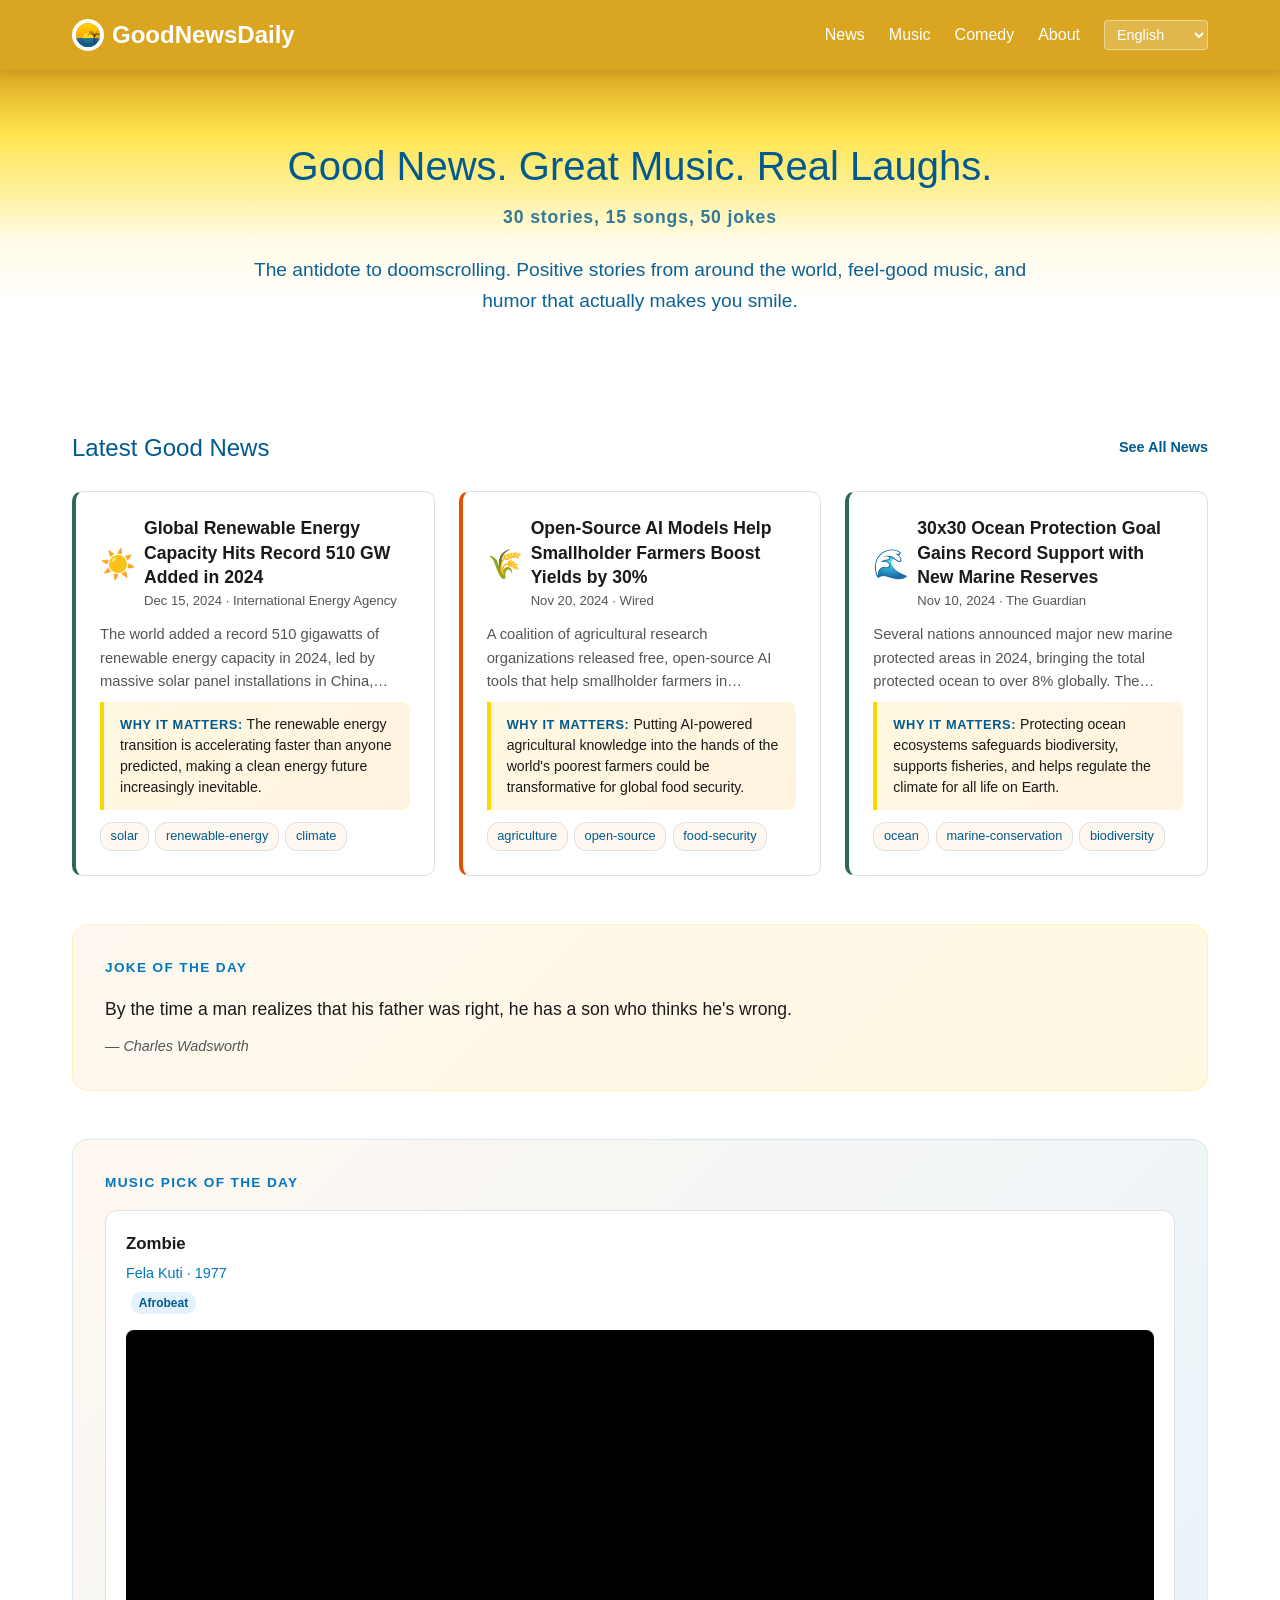
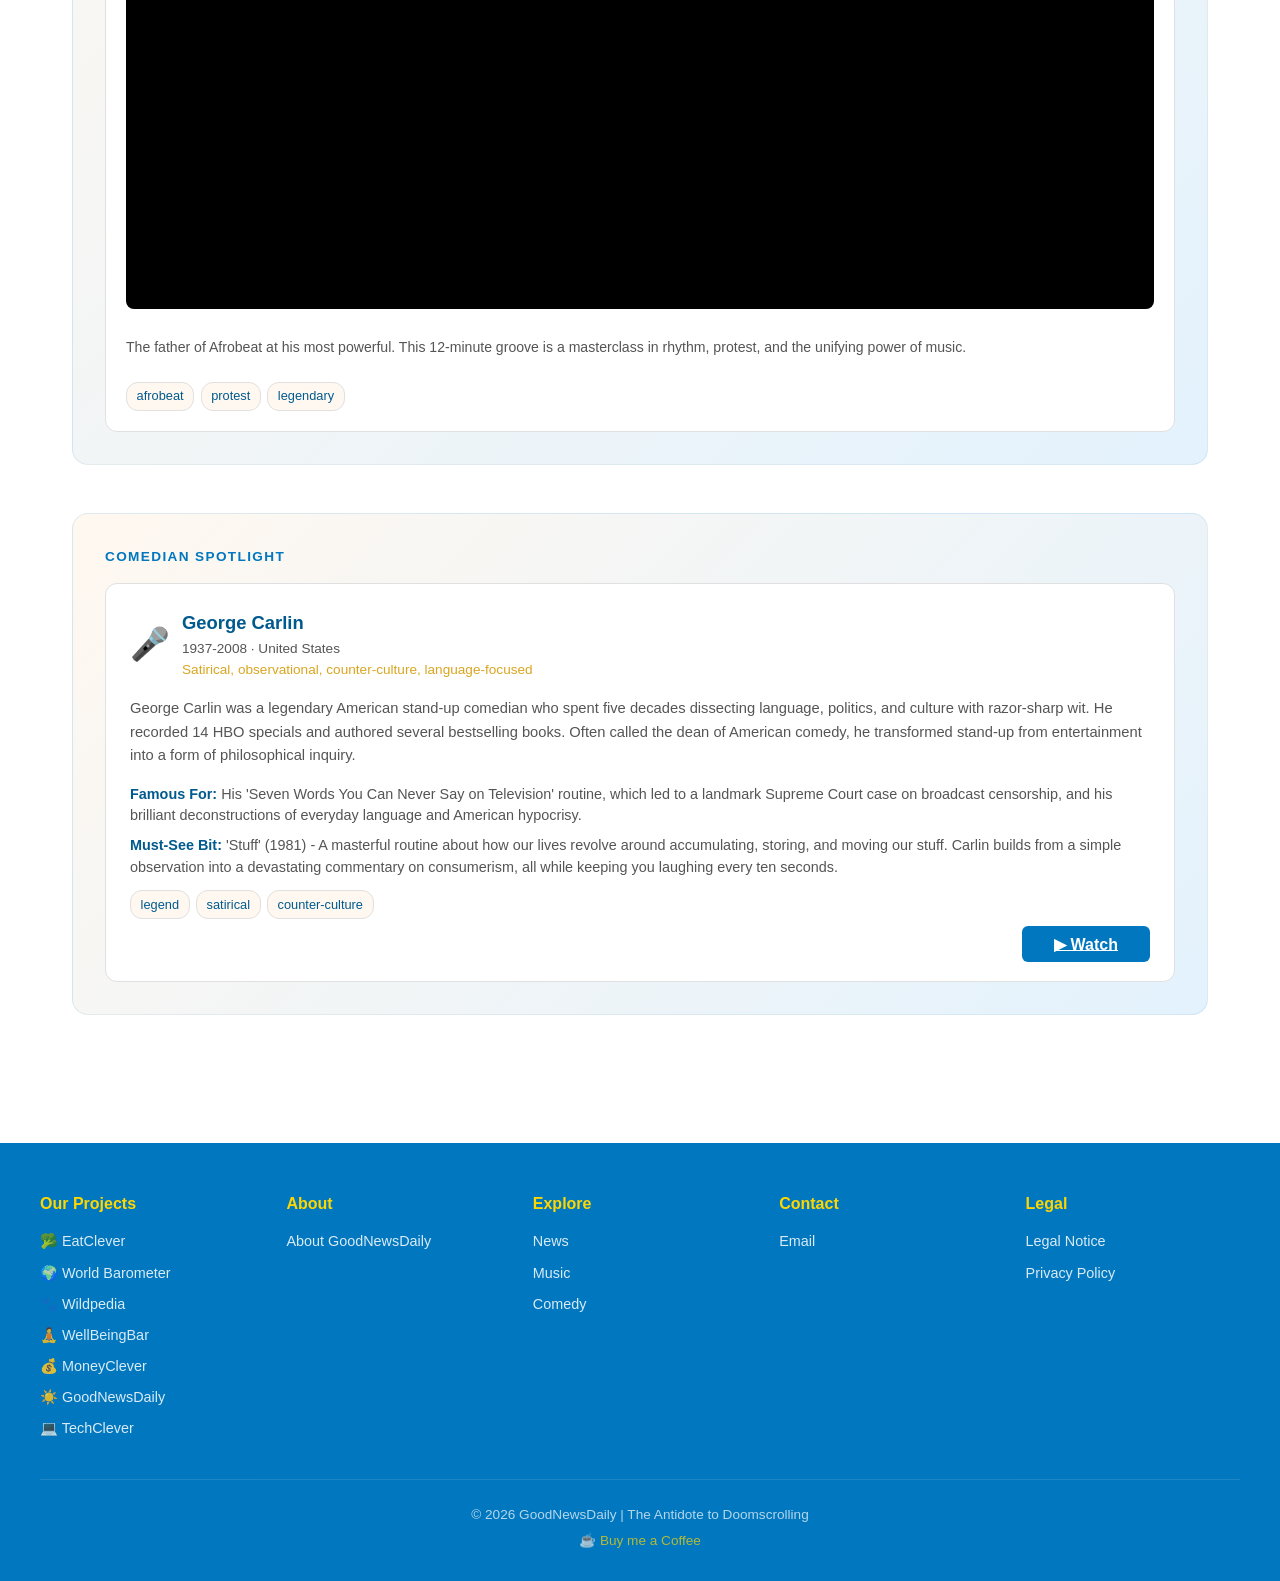
==== commit 8f99c70e: "Add TechClever to footer Our Projects section Co-Authored-By: Claude Opus 4.6 <noreply@anthropic.com" ====
--- a/index.html
+++ b/index.html
@@ -62,6 +62,7 @@
                     <li><a href="https://wellbeingbar.github.io" target="_blank">&#x1F9D8; WellBeingBar</a></li>
                     <li><a href="https://moneyclever.github.io" target="_blank">&#x1F4B0; MoneyClever</a></li>
                     <li><a href="https://goodnewsdaily.github.io" target="_blank">&#x2600;&#xFE0F; GoodNewsDaily</a></li>
+                    <li><a href="https://techclever.github.io" target="_blank">&#x1F4BB; TechClever</a></li>
                 </ul>
             </div>
             <div class="footer-section">
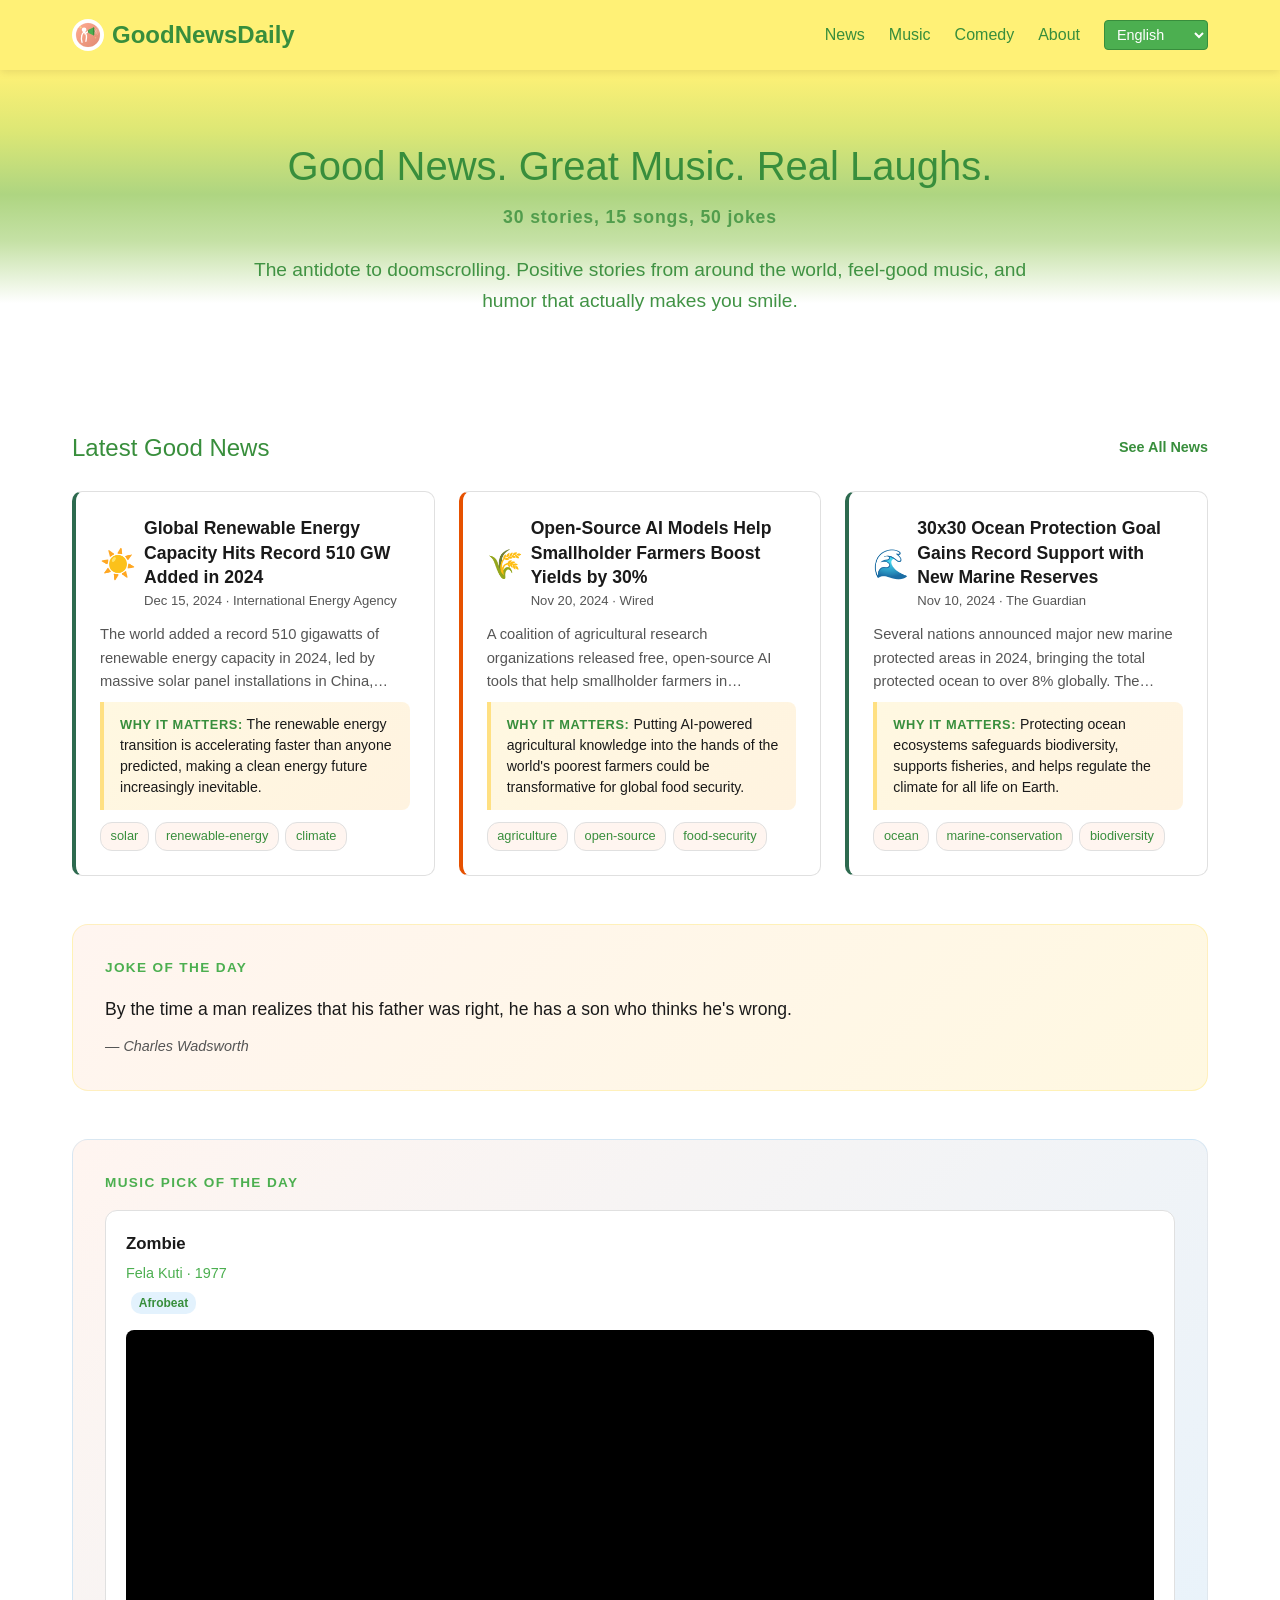
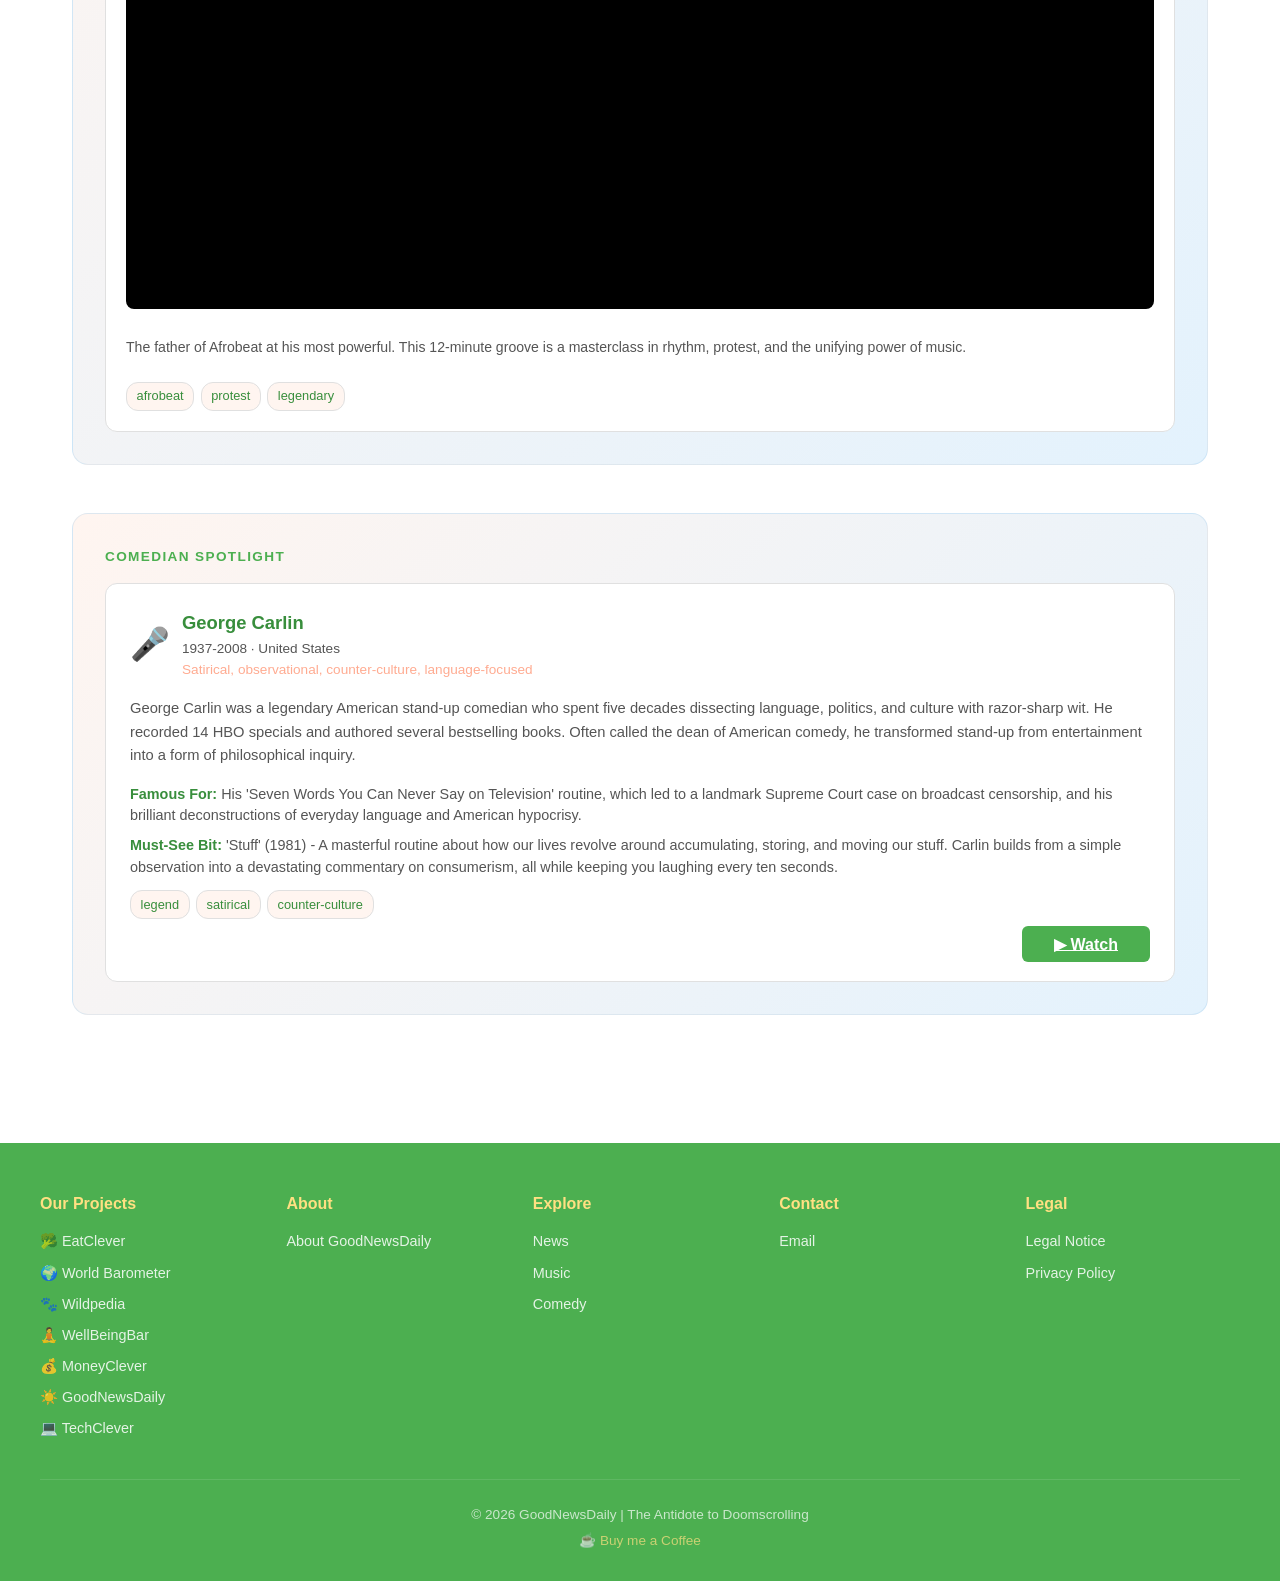
==== commit 0eb40e4c: "Fix visitor counter: normalize /index.html to / Co-Authored-By: Claude Opus 4.6 <noreply@anthropic.c" ====
--- a/index.html
+++ b/index.html
@@ -113,7 +113,9 @@
       var el = document.getElementById('visitor-counter');
       if (!el) return;
       setTimeout(function() {
-        fetch('https://goodnewsdaily.goatcounter.com/counter/' + encodeURIComponent(location.pathname || '/') + '.json')
+        var p = location.pathname || '/';
+        if (p === '/index.html') p = '/';
+        fetch('https://goodnewsdaily.goatcounter.com/counter/' + encodeURIComponent(p) + '.json')
           .then(function(r) { return r.ok ? r.json() : Promise.reject(); })
           .then(function(data) { el.textContent = data.count + ' visitors'; })
           .catch(function() {});
--- a/css/main.css
+++ b/css/main.css
@@ -1,6 +1,6 @@
 /* ==========================================================================
    GoodNewsDaily - Positive News, Music & Comedy Platform
-   Sunrise Coral + Sky Blue + Gold theme with shared layout system
+   Peach + Deep Green theme with shared layout system
    ========================================================================== */
 
 /* --------------------------------------------------------------------------
@@ -13,18 +13,18 @@
 }
 
 :root {
-    --gnd-primary: #DAA520;
-    --gnd-dark: #B8860B;
-    --gnd-light: #E8C547;
-    --gnd-secondary: #0077BE;
-    --gnd-secondary-dark: #005A8E;
-    --gnd-accent: #FFD700;
-    --gnd-bg: #FFF8F0;
+    --gnd-primary: #FFAB91;
+    --gnd-dark: #E08A72;
+    --gnd-light: #FFCCBC;
+    --gnd-secondary: #4CAF50;
+    --gnd-secondary-dark: #388E3C;
+    --gnd-accent: #FFE082;
+    --gnd-bg: #FFF5F0;
     --text-dark: #1a1a1a;
     --text-gray: #555;
     --white: #ffffff;
     --border-gray: #e0e0e0;
-    --hover-tint: #FFFDE6;
+    --hover-tint: #FFF0EB;
     --header-h: 56px;
 
     /* Category colors */
@@ -51,8 +51,8 @@
    2. HEADER
    ========================================================================== */
 .header {
-    background: var(--gnd-primary);
-    color: var(--white);
+    background: #FFF176;
+    color: var(--text-dark);
     padding: 1rem 0;
     box-shadow: 0 2px 8px rgba(0,0,0,0.1);
     position: sticky;
@@ -73,7 +73,7 @@
     font-size: 1.5rem;
     font-weight: 600;
     text-decoration: none;
-    color: var(--white);
+    color: var(--gnd-secondary-dark);
     display: flex;
     align-items: center;
     gap: 0.5rem;
@@ -96,7 +96,7 @@
 }
 
 .nav a {
-    color: var(--white);
+    color: var(--gnd-secondary-dark);
     text-decoration: none;
     font-weight: 500;
     transition: opacity 0.3s;
@@ -113,9 +113,9 @@
 
 /* Language Switcher */
 .lang-select {
-    background: rgba(255,255,255,0.2);
+    background: var(--gnd-secondary);
     color: var(--white);
-    border: 1px solid rgba(255,255,255,0.4);
+    border: 1px solid var(--gnd-secondary-dark);
     padding: 0.3rem 0.5rem;
     border-radius: 4px;
     font-size: 0.9rem;
@@ -125,7 +125,7 @@
 
 .lang-select option {
     background: var(--white);
-    color: var(--text-dark);
+    color: var(--gnd-secondary-dark);
 }
 
 /* Mobile hamburger */
@@ -140,10 +140,10 @@
 }
 
 /* ==========================================================================
-   3. HERO SECTION (Sunrise Gradient)
+   3. HERO SECTION (Peach Garden Gradient)
    ========================================================================== */
 .hero {
-    background: linear-gradient(to bottom, var(--gnd-primary) 0%, #FFE44D 20%, #FFF2A0 40%, #FFFBE6 55%, #ffffff 75%);
+    background: linear-gradient(to bottom, #FFF176 0%, #DCE775 20%, #AED581 40%, #C5E1A5 55%, #ffffff 75%);
     color: var(--gnd-secondary-dark);
     padding: 4rem 2rem;
     text-align: center;
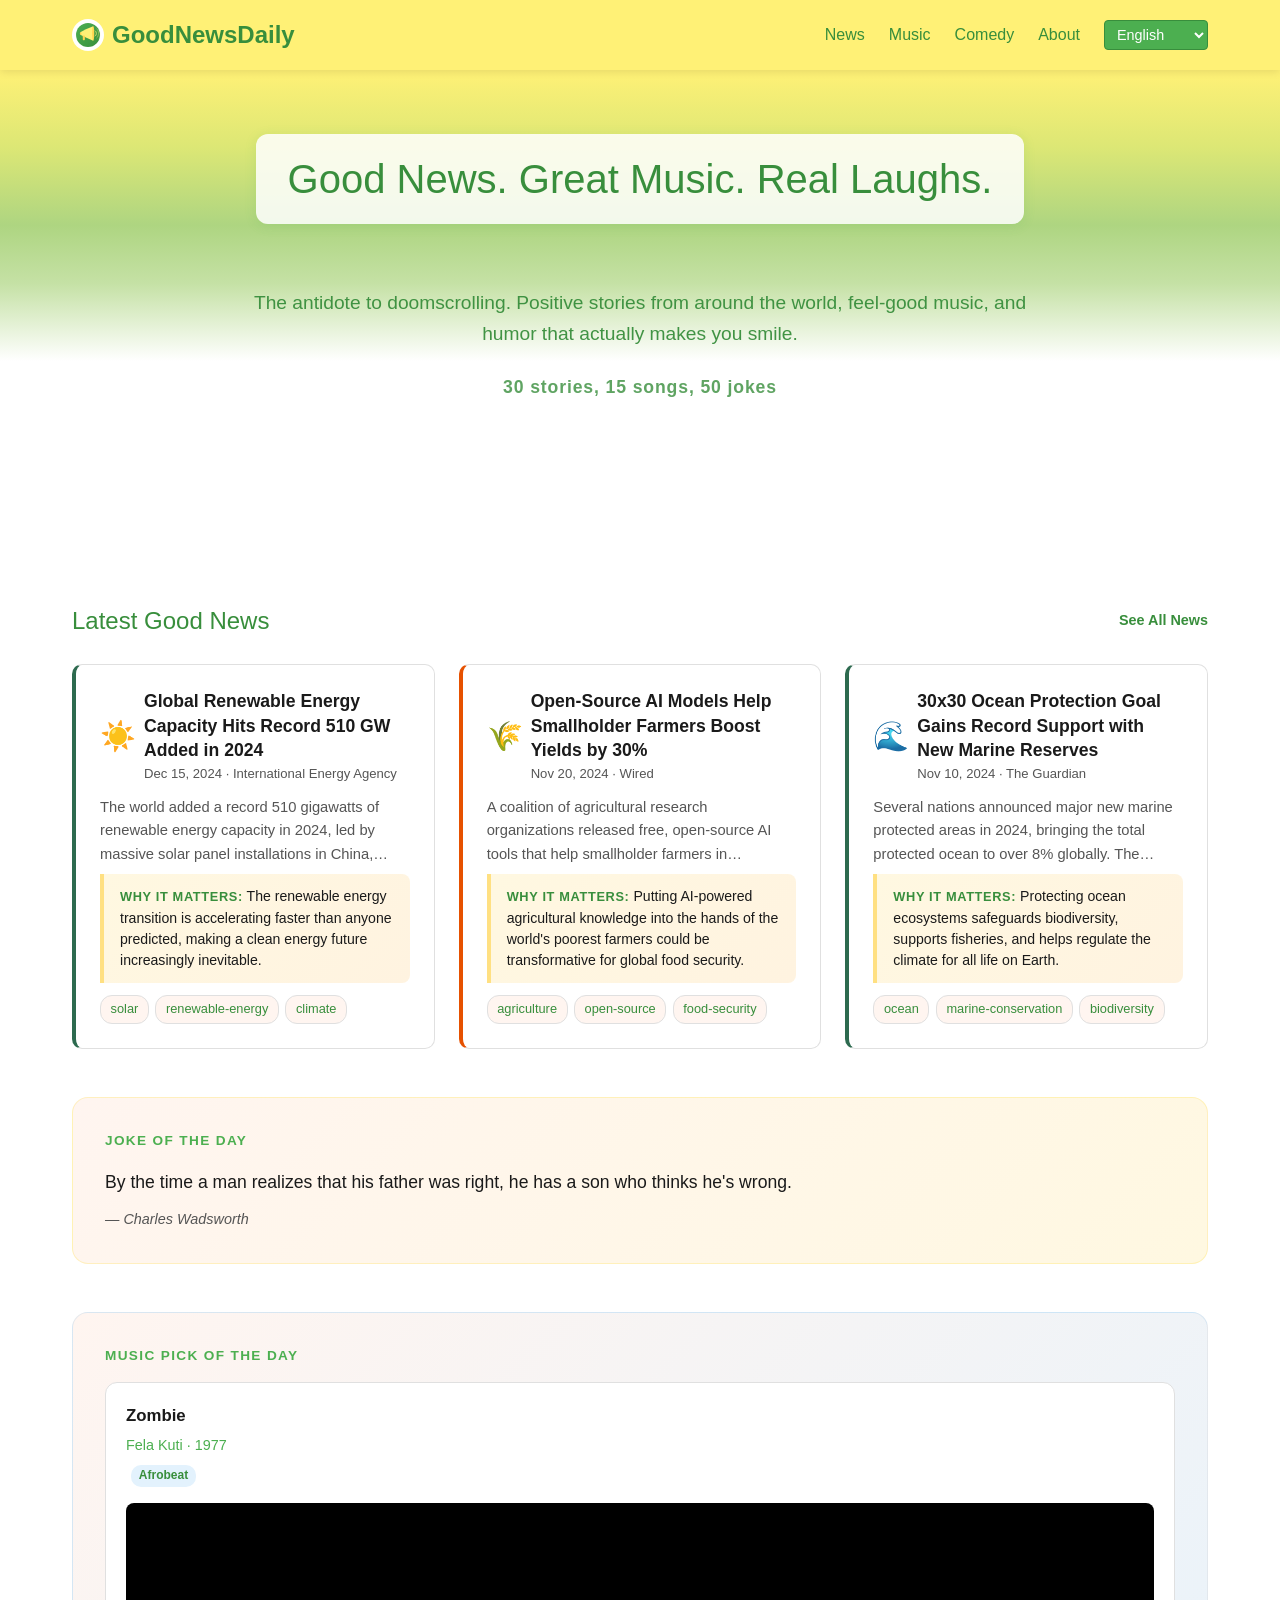
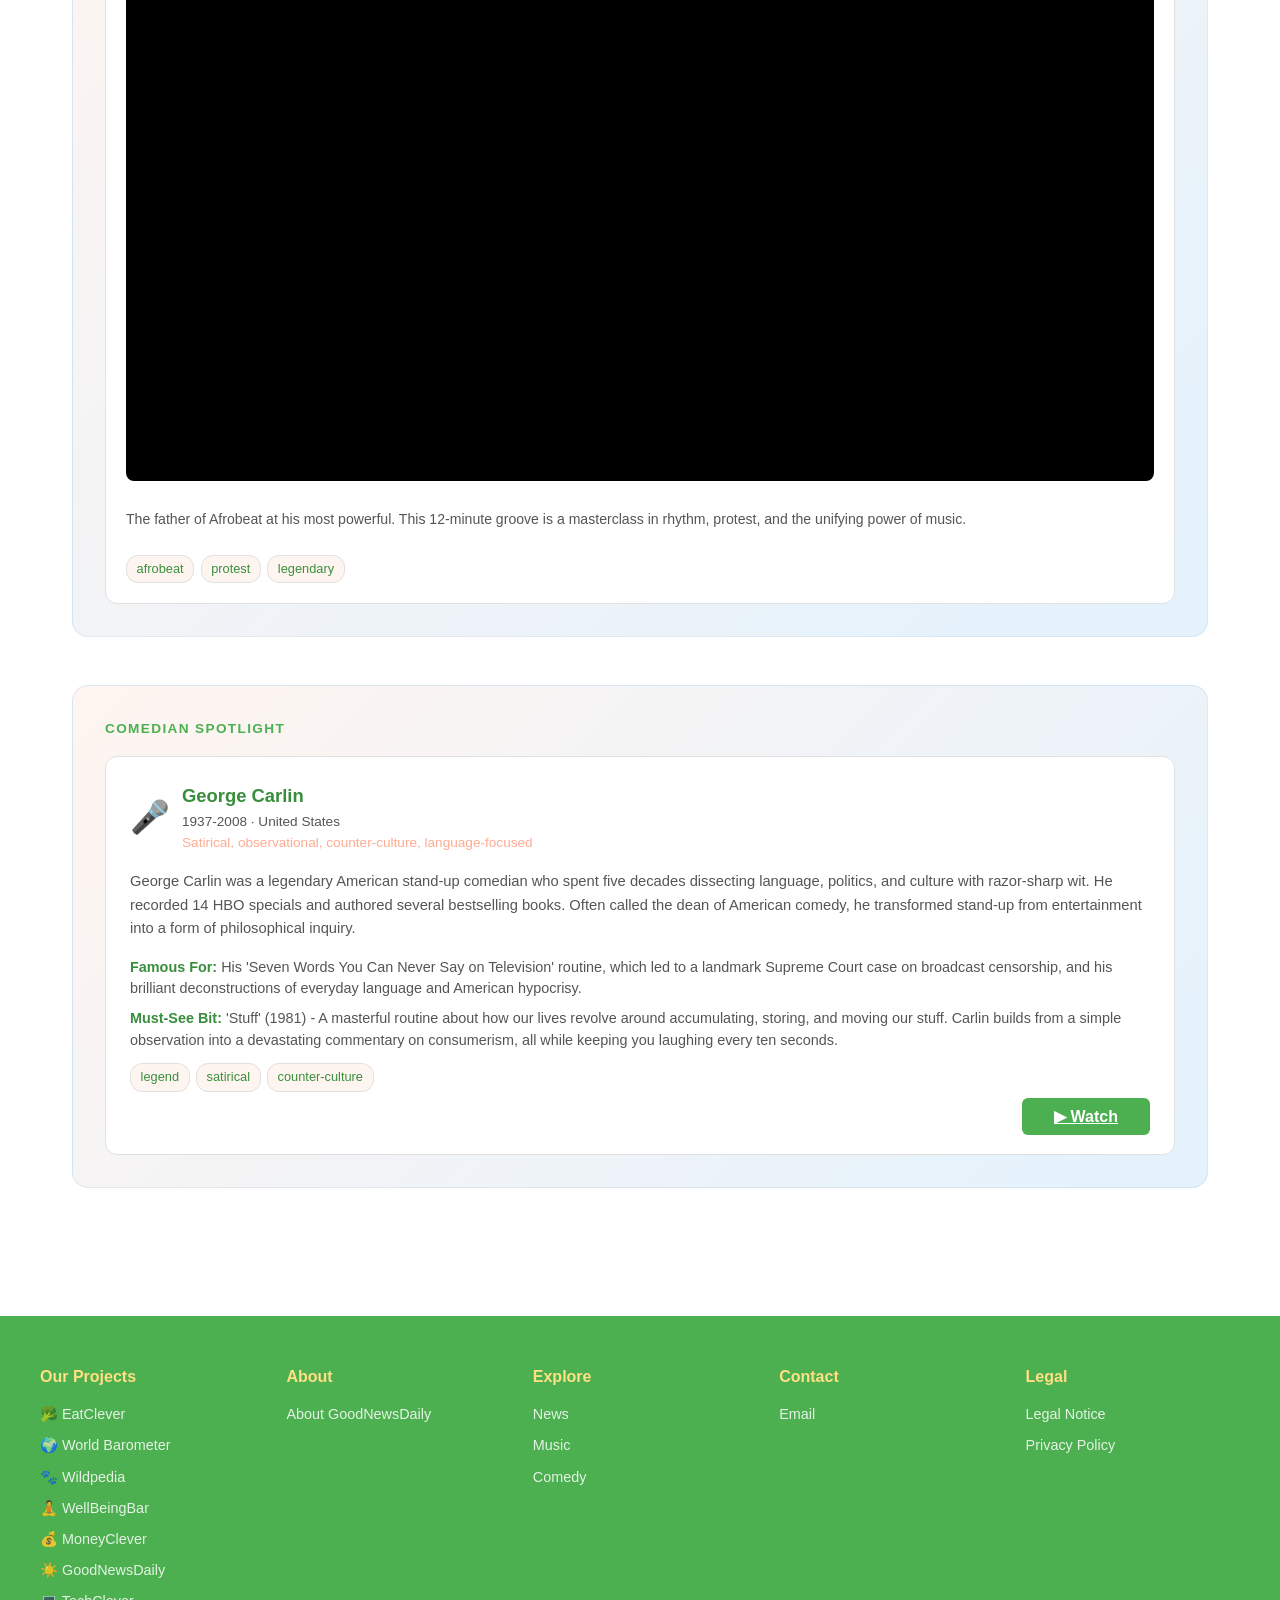
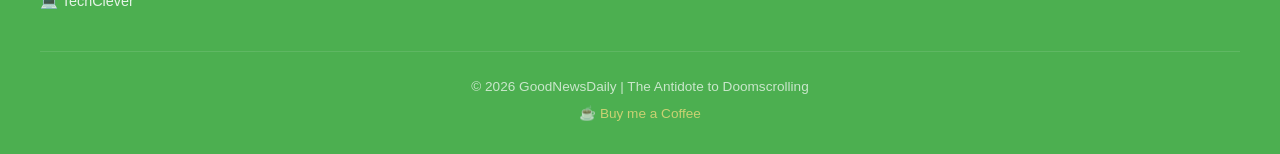
==== commit 02ff239f: "Add balloon style to hero title, move stats below subtitle Co-Authored-By: Claude Opus 4.6 <noreply@" ====
--- a/index.html
+++ b/index.html
@@ -8,6 +8,8 @@
     <meta property="og:title" content="GoodNewsDaily — Good News. Great Music. Real Laughs.">
     <meta property="og:description" content="The antidote to doomscrolling. Positive stories from around the world, feel-good music, and humor that actually makes you smile.">
     <meta property="og:type" content="website">
+    <meta property="og:url" content="https://goodnewsdaily.github.io/">
+    <meta property="og:image" content="https://goodnewsdaily.github.io/img/og-preview.png">
     <link rel="stylesheet" href="css/main.css">
     <link rel="icon" href="img/favicon.svg" type="image/svg+xml">
 </head>
@@ -31,9 +33,13 @@
 
     <section class="hero">
         <h1 data-i18n="hero.title">Good News. Great Music. Real Laughs.</h1>
+        <p data-i18n="hero.subtitle">The antidote to doomscrolling. Positive stories from around the world, feel-good music, and humor that actually makes you smile.</p>
         <p class="hero-stats" id="hero-stats"></p>
-        <p data-i18n="hero.subtitle">The antidote to doomscrolling. Positive stories from around the world, feel-good music, and humor that actually makes you smile.</p>
     </section>
+
+    <div class="container">
+        <div id="whats-new-wrap"></div>
+    </div>
 
     <div class="container">
         <section class="home-section">
--- a/css/main.css
+++ b/css/main.css
@@ -145,7 +145,7 @@
 .hero {
     background: linear-gradient(to bottom, #FFF176 0%, #DCE775 20%, #AED581 40%, #C5E1A5 55%, #ffffff 75%);
     color: var(--gnd-secondary-dark);
-    padding: 4rem 2rem;
+    padding: 4rem 2rem 2rem;
     text-align: center;
     position: relative;
     overflow: hidden;
@@ -157,15 +157,20 @@
 
 .hero h1 {
     font-size: 2.5rem;
-    margin-bottom: 0.3rem;
+    margin-bottom: 2.5rem;
     font-weight: 300;
     position: relative;
+    display: inline-block;
+    background: rgba(255,255,255,0.85);
+    padding: 0.8rem 2rem;
+    border-radius: 12px;
+    box-shadow: 0 2px 12px rgba(76,175,80,0.15);
 }
 
 .hero p {
     font-size: 1.2rem;
     max-width: 800px;
-    margin: 0 auto;
+    margin: 1.5rem auto;
     opacity: 0.95;
     position: relative;
 }
@@ -1345,6 +1350,21 @@
     display: none;
 }
 
+/* What's New */
+.updates-section { margin-bottom: 2rem; }
+.updates-list { display: flex; flex-direction: column; gap: 1rem; }
+.update-item {
+    display: flex; align-items: flex-start; gap: 1rem;
+    background: var(--white); border-left: 4px solid var(--gnd-secondary);
+    border-radius: 8px; padding: 1rem 1.25rem;
+    box-shadow: 0 1px 4px rgba(0,0,0,0.06);
+}
+.update-icon { font-size: 1.5rem; flex-shrink: 0; margin-top: 2px; }
+.update-body { flex: 1; }
+.update-body strong { color: var(--text-dark); }
+.update-date { display: inline-block; margin-left: 0.5rem; font-size: 0.8rem; color: var(--text-gray); }
+.update-body p { margin: 0.3rem 0 0; color: var(--text-gray); font-size: 0.9rem; }
+
 /* ==========================================================================
    23. RESPONSIVE BREAKPOINTS
    ========================================================================== */
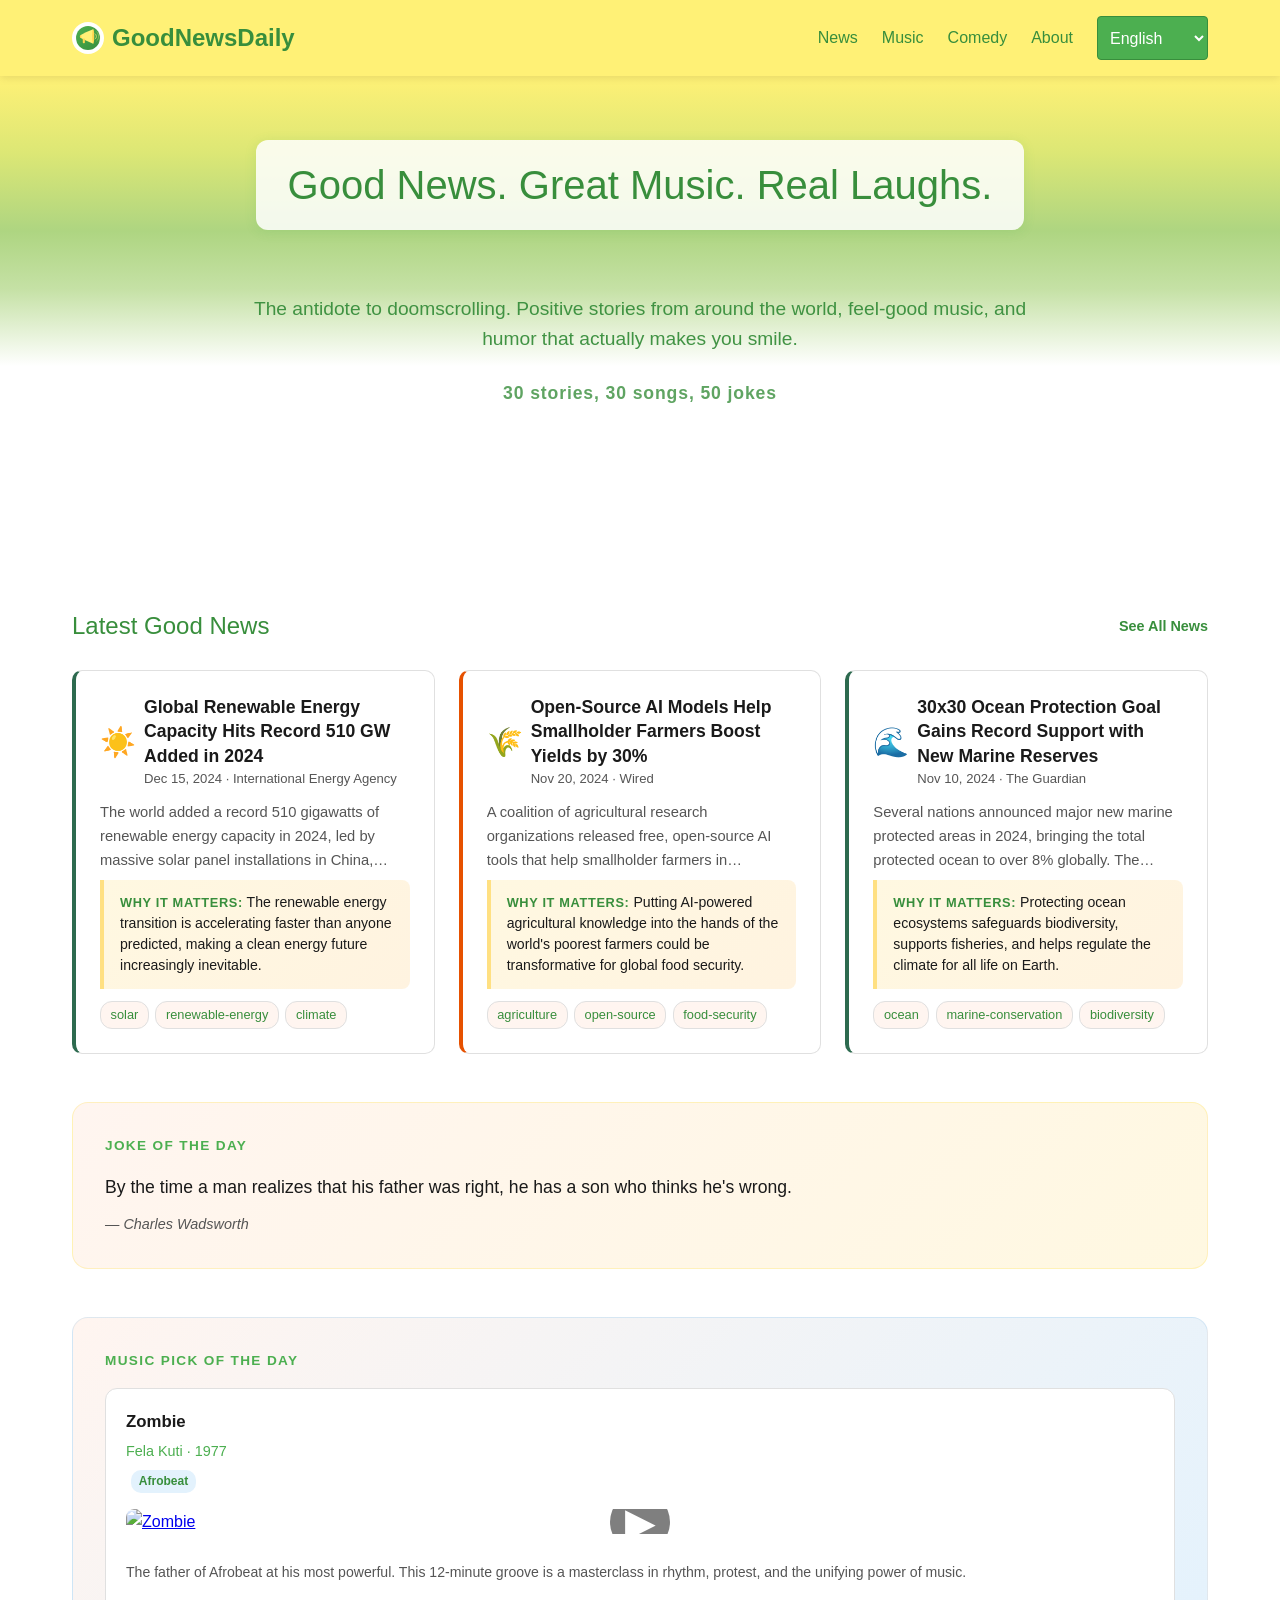
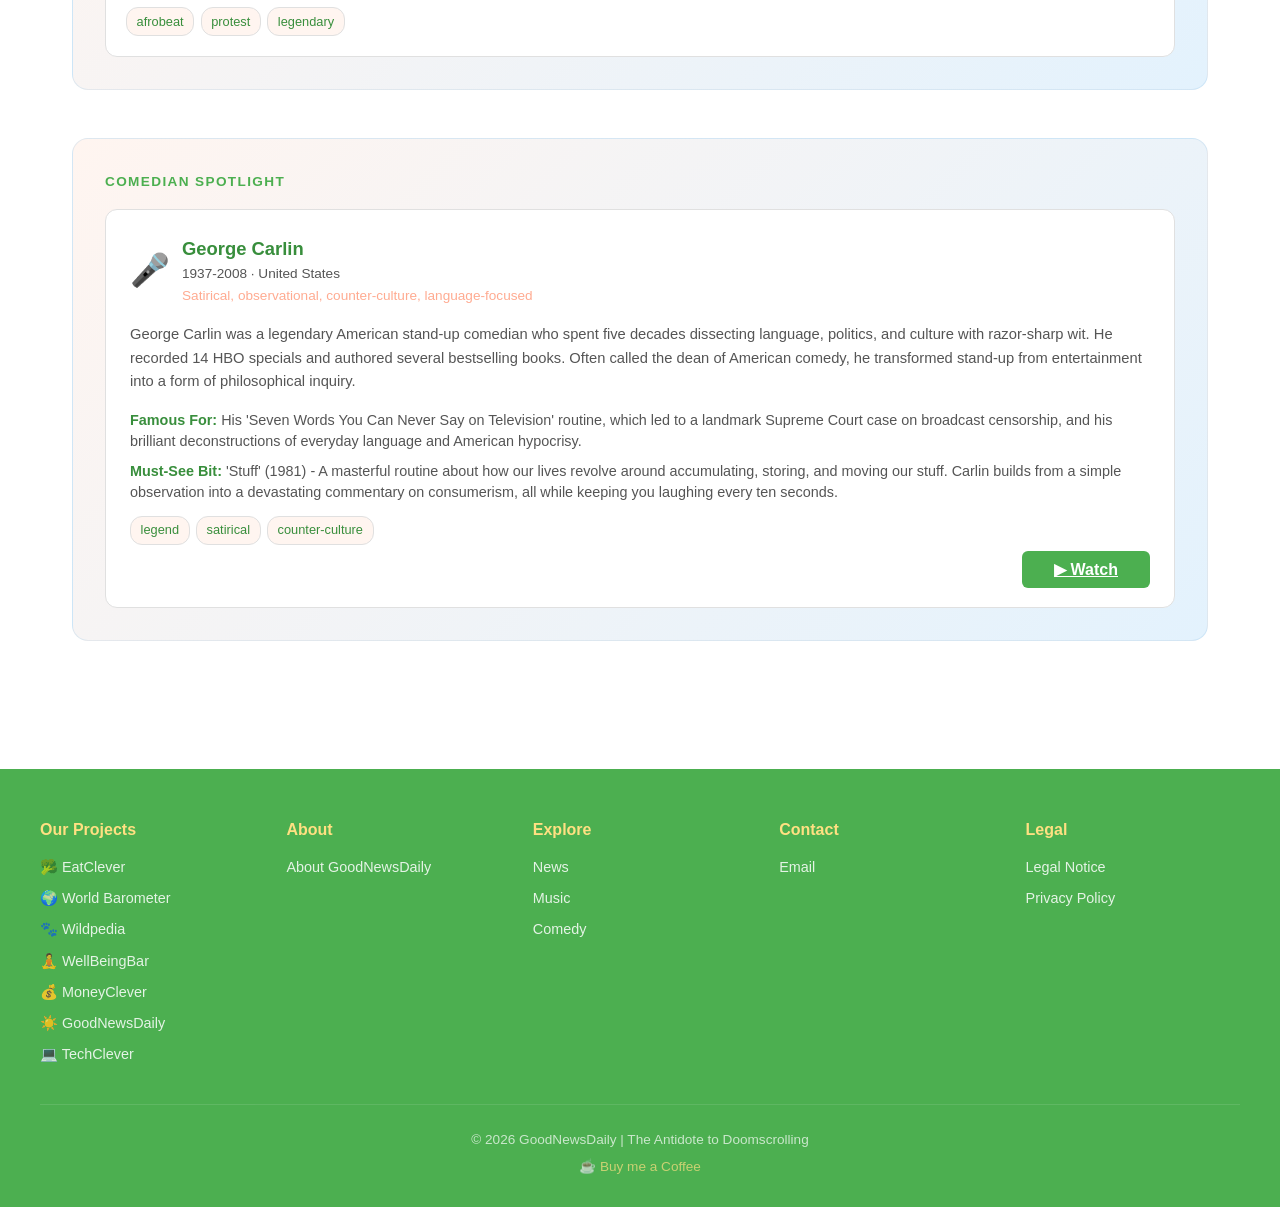
==== commit 20e1c1f0: "Mobile audit fixes: fix hamburger visibility, touch targets, prevent iOS zoom - Fix hamburger color " ====
--- a/index.html
+++ b/index.html
@@ -110,8 +110,15 @@
     <script data-goatcounter="https://goodnewsdaily.goatcounter.com/count"
             async src="//gc.zgo.at/count.js"></script>
     <script>
-    document.querySelector('.hamburger').addEventListener('click', () => {
+    document.querySelector('.hamburger')?.addEventListener('click', () => {
         document.querySelector('.nav').classList.toggle('open');
+    });
+    document.addEventListener('click', (e) => {
+        const nav = document.querySelector('.nav');
+        const hamburger = document.querySelector('.hamburger');
+        if (nav?.classList.contains('open') && !nav.contains(e.target) && !hamburger?.contains(e.target)) {
+            nav.classList.remove('open');
+        }
     });
     </script>
     <script>
--- a/css/main.css
+++ b/css/main.css
@@ -11,6 +11,7 @@
     padding: 0;
     box-sizing: border-box;
 }
+img { max-width: 100%; height: auto; }
 
 :root {
     --gnd-primary: #FFAB91;
@@ -118,9 +119,10 @@
     border: 1px solid var(--gnd-secondary-dark);
     padding: 0.3rem 0.5rem;
     border-radius: 4px;
-    font-size: 0.9rem;
+    font-size: 1rem;
     cursor: pointer;
     outline: none;
+    min-height: 44px;
 }
 
 .lang-select option {
@@ -133,10 +135,14 @@
     display: none;
     background: none;
     border: none;
-    color: var(--white);
+    color: var(--text-dark);
     font-size: 1.5rem;
     cursor: pointer;
     padding: 0.25rem;
+    min-width: 44px;
+    min-height: 44px;
+    align-items: center;
+    justify-content: center;
 }
 
 /* ==========================================================================
@@ -1012,8 +1018,8 @@
     position: absolute;
     top: 50%;
     transform: translateY(-50%);
-    width: 36px;
-    height: 36px;
+    width: 44px;
+    height: 44px;
     border-radius: 50%;
     border: none;
     background: var(--gnd-primary);
@@ -1142,7 +1148,7 @@
 }
 
 .share-btn {
-    padding: 0.3rem 0.8rem;
+    padding: 0.5rem 0.8rem;
     border: 1px solid var(--border-gray);
     border-radius: 16px;
     background: var(--white);
@@ -1150,6 +1156,9 @@
     font-size: 0.85rem;
     cursor: pointer;
     text-decoration: none;
+    min-height: 44px;
+    display: inline-flex;
+    align-items: center;
     transition: background 0.2s;
 }
 
@@ -1383,7 +1392,7 @@
     }
 
     .hamburger {
-        display: block;
+        display: inline-flex;
         position: absolute;
         right: 1.5rem;
         top: 50%;
@@ -1402,7 +1411,14 @@
         display: flex;
         flex-direction: column;
         width: 100%;
-        gap: 0.5rem;
+        gap: 0.25rem;
+    }
+
+    .nav.open a {
+        min-height: 44px;
+        display: flex;
+        align-items: center;
+        padding: 0.5rem 0;
     }
 
     .hero h1 {
@@ -1642,8 +1658,10 @@
 
 /* Music card rendering */
 .music-card-header { margin-bottom: 0.5rem; }
-.music-embed { position: relative; width: 100%; padding-bottom: 56.25%; height: 0; overflow: hidden; background: #000; border-radius: 8px; margin-bottom: 0.75rem; }
-.music-embed iframe { position: absolute; top: 0; left: 0; width: 100%; height: 100%; border: 0; }
+.music-thumb { display: block; position: relative; border-radius: 8px; overflow: hidden; margin-bottom: 0.75rem; }
+.music-thumb img { width: 100%; display: block; border-radius: 8px; }
+.music-play-icon { position: absolute; top: 50%; left: 50%; transform: translate(-50%,-50%); font-size: 2.5rem; color: #fff; background: rgba(0,0,0,0.5); width: 60px; height: 60px; border-radius: 50%; display: flex; align-items: center; justify-content: center; transition: background 0.2s; }
+.music-thumb:hover .music-play-icon { background: rgba(76,175,80,0.85); }
 .music-card-why { font-size: 0.88rem; color: var(--text-gray); line-height: 1.5; margin: 0.5rem 0; }
 .music-card-tags { display: flex; gap: 0.4rem; flex-wrap: wrap; margin-top: 0.5rem; }
 .music-grid { display: grid; grid-template-columns: repeat(auto-fit, minmax(320px, 1fr)); gap: 1.5rem; margin-top: 1rem; }
@@ -1709,6 +1727,29 @@
 }
 .btn-accent:hover { transform: translateY(-2px); box-shadow: 0 5px 20px rgba(255,107,53,0.4); }
 
+/* Card images (news + comedian) */
+.card-img {
+    width: 100%;
+    height: 180px;
+    object-fit: cover;
+    border-radius: 8px 8px 0 0;
+    display: block;
+}
+.comedian-img {
+    width: 100%;
+    height: 200px;
+    object-fit: cover;
+    border-radius: 12px 12px 0 0;
+    display: block;
+    margin: -1.5rem -1.5rem 1rem -1.5rem;
+    width: calc(100% + 3rem);
+}
+.news-card .card-img {
+    margin: -1.5rem -1.5rem 0.75rem -1.5rem;
+    width: calc(100% + 3rem);
+    border-radius: 10px 10px 0 0;
+}
+
 /* RTL additions for app.js classes */
 [dir="rtl"] .news-card { border-left: 1px solid var(--border-gray); border-right: 4px solid var(--gnd-primary); }
 [dir="rtl"] .news-card-matters { border-left: none; border-right: 4px solid var(--gnd-accent); border-radius: 8px 0 0 8px; }
